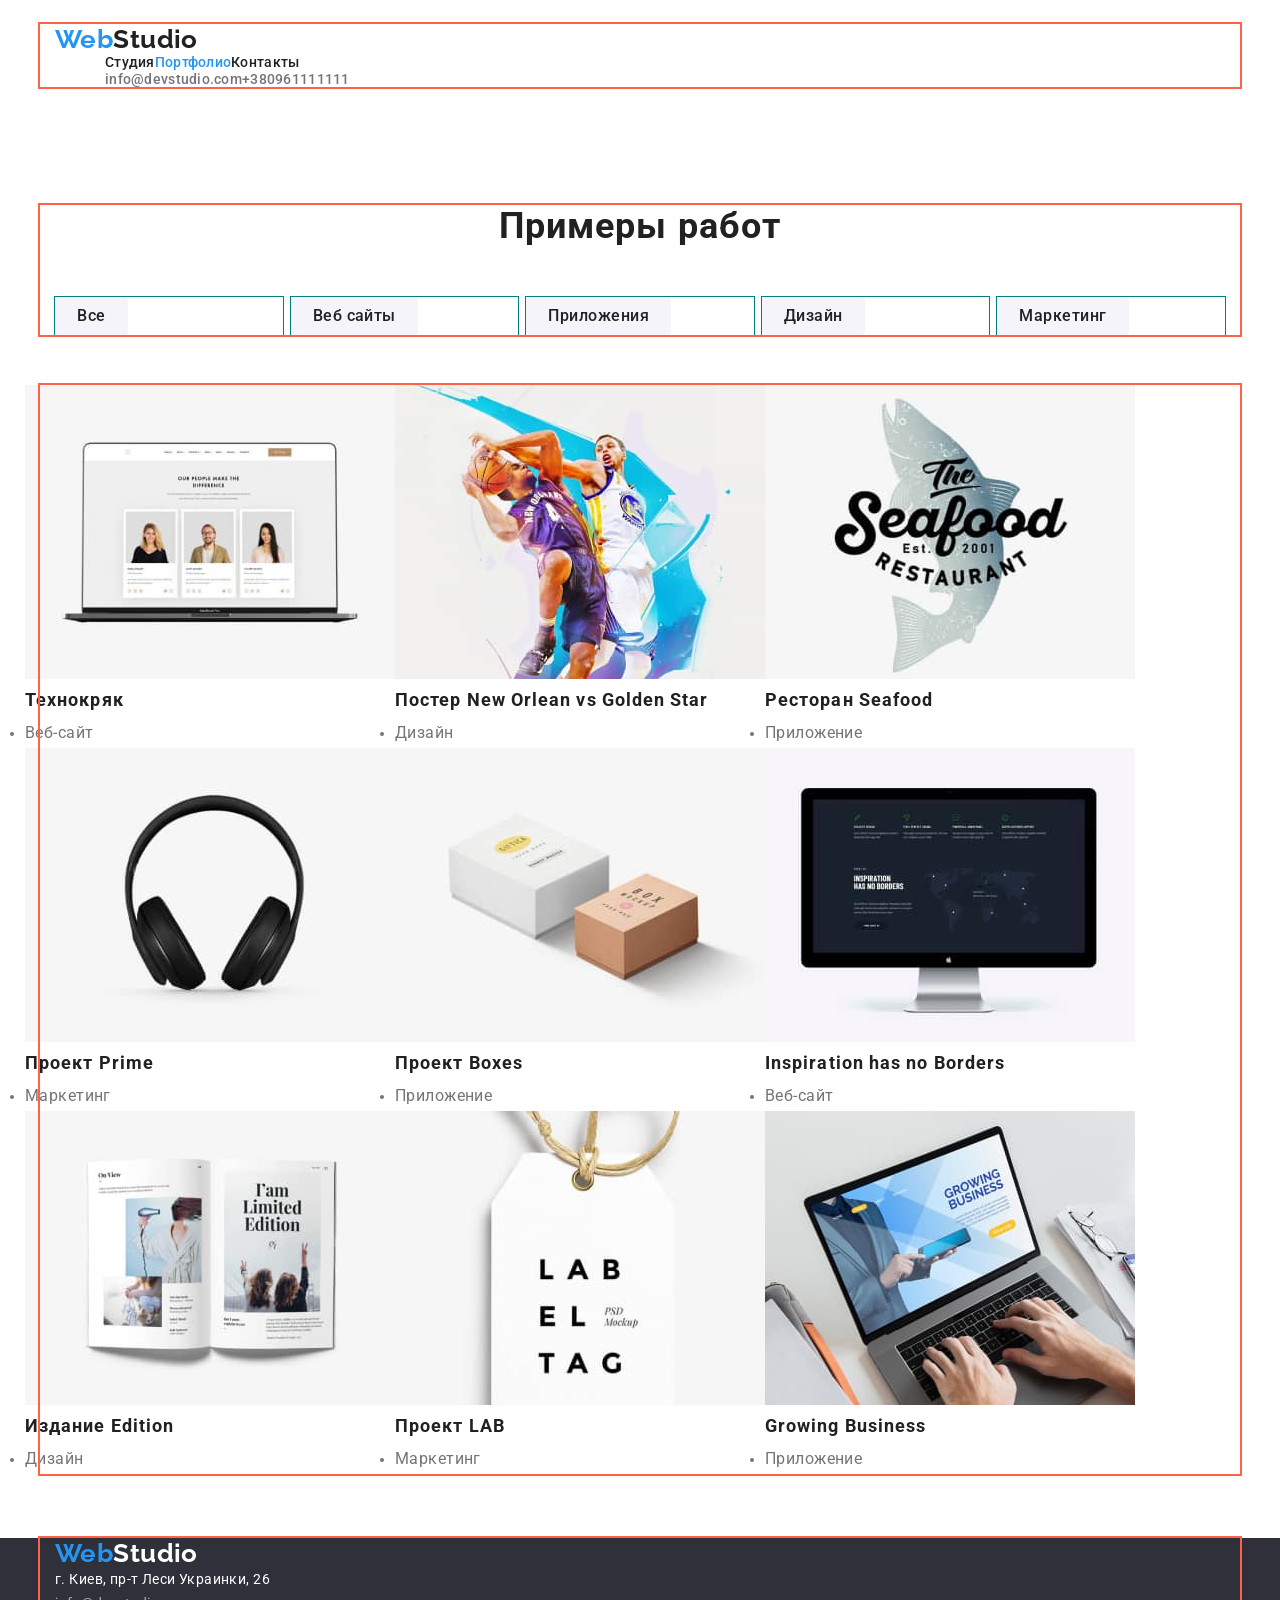
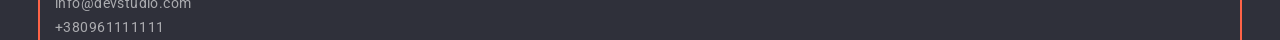
==== portfolio.html @ 88881a60 "ok" ====
<!DOCTYPE html>
<html lang="ru">

<head>
    <meta charset="UTF-8">
    <meta http-equiv="X-UA-Compatible" content="IE=edge">
    <meta name="viewport" content="width=device-width, initial-scale=1.0">
    <title>Webstudio</title>

    <link
        href="https://fonts.googleapis.com/css2?family=Raleway:wght@700&family=Roboto:wght@400;500;700;900&display=swap"
        rel="stylesheet">
    
    <link rel="stylesheet"
        href="https://cdnjs.cloudflare.com/ajax/libs/modern-normalize/1.1.0/modern-normalize.min.css">
    <link rel="stylesheet" href="./css/styles.css">

</head>

<body>
    <main>
        <!-- Navigation header -->

        <header class="page-header">
            <div class="container">
                <div class="container-nav">
                    <nav>
                        <a class="logo" href="./index.html"> <span class="logoblue">Web</span>Studio</a>
                        <ul class="site-nav">
                            <li> <a href="./index.html" class="link">Студия</a></li>
                            <li> <a href="./portfolio.html" class="link-current">Портфолио</a></li>
                            <li> <a href="" class="link">Контакты</a></li>
                        </ul>
                    </nav>
                </div>

                <div class="container-header-contacts">
                    <ul class="header-contacts">
                        <li><a href="Mailto:info@devstudio.com">info@devstudio.com</a></li>
                        <li> <a href="tel:+380961111111">+380961111111</a></li>
                    </ul>
                </div>
            </div>
        </header>

        <section class="section">
            <!-- скрытый текст ПРимеры работ -->
            <div class="container">
                <h1 class="section-title">Примеры работ</h1>
                <ul class="button-list">
                    <li class="button-list-item"> <button class="button-portfolio" type="button">Все</button></li>
                    <li class="button-list-item"> <button class="button-portfolio" type="button">Веб сайты</button></li>
                    <li class="button-list-item"> <button class="button-portfolio" type="button">Приложения</button></li>
                    <li class="button-list-item"> <button class="button-portfolio" type="button">Дизайн</button></li>
                    <li class="button-list-item"> <button class="button-portfolio" type="button">Маркетинг</button></li>
                </ul>
            </div>

            <div class="container">
                <ul class="example-list">
                    <li class="ex-list-item">
                        <a href="">
                            <img src="./images/project1.jpg" alt="пример" width="370">
                            <h2 class="title">Технокряк</h2>
                            <p>Веб-сайт</p>
                        </a>

                    </li>

                    <li class="ex">
                        <a href="">
                            <img src="./images/project2.jpg" alt="пример" width="370">
                            <h2 class="title">Постер <span lang="en">New Orlean vs Golden Star</span></h2>
                            <p>Дизайн</p>
                        </a>
                    </li>

                    <li class="ex">
                        <a href="">
                            <img src="./images/project3.jpg" alt="пример" width="370">
                            <h2 class="title">Ресторан <span lang="en">Seafood</span></h2>
                            <p>Приложение</p>
                        </a>
                    </li>

                    <li class="ex">
                        <a href="">
                            <img src="./images/project4.jpg" alt="пример" width="370">
                            <h2 class="title">Проект <span lang="en">Prime</span></h2>
                            <p>Маркетинг</p>
                        </a>
                    </li>

                    <li class="ex">
                        <a href="">
                            <img src="./images/project5.jpg" alt="пример" width="370">
                            <h2 class="title">Проект <span lang="en">Boxes</span></h2>
                            <p>Приложение</p>
                        </a>
                    </li>

                    <li class="ex">
                        <a href="">
                            <img src="./images/project6.jpg" alt="пример" width="370">
                            <h2 class="title" lang="en">Inspiration has no Borders</h2>
                            <p>Веб-сайт</p>
                        </a>
                    </li>

                    <li class="ex">
                        <a href="">
                            <img src="./images/project7.jpg" alt="пример" width="370">
                            <h2 class="title">Издание <span lang="en">Edition</span></h2>
                            <p>Дизайн</p>
                        </a>
                    </li>

                    <li class="ex">
                        <a href="">
                            <img src="./images/project8.jpg" alt="пример" width="370">
                            <h2 class="title">Проект <span lang="en">LAB</span></h2>
                            <p>Маркетинг</p>
                        </a>
                    </li>

                    <li class="ex">
                        <a href="">
                            <img src="./images/project9.jpg" alt="пример" width="370">
                            <h2 class="title" lang="en">Growing Business</h2>
                            <p>Приложение</p>
                        </a>
                    </li>

                </ul>
            </div>

        </section>

    </main>

    <!-- Футер -->
    <footer class="section-footer">

        <div class="container">
            <a class="logowhite" href="./index.html"> <span class="logoblue">Web</span>Studio</a>

            <!-- Вопрос, можно ли в адрес вставлять список? -->
            <address class="address">
                <a href="https://www.google.com/maps/place/%D0%B1%D1%83%D0%BB.+%D0%9B%D0%B5%D1%81%D0%B8+%D0%A3%D0%BA%D1%80%D0%B0%D0%B8%D0%BD%D0%BA%D0%B8,+26,+%D0%9A%D0%B8%D0%B5%D0%B2,+02000/@50.4265807,30.5361971,17z/data=!3m1!4b1!4m5!3m4!1s0x40d4cf0e033ecbe9:0x57a4dffefec77da0!8m2!3d50.4265807!4d30.5383858"
                    target="_blank" rel="noopener noreferrer nofollow"> г. Киев, пр-т Леси Украинки, 26</a>


                <ul class="address-cont">
                    <li> <a href="Mailto:info@devstudio.com">info@devstudio.com</a></li>
                    <li> <a href="tel:+380961111111">+380961111111</a></li>
                </ul>
            </address>
        </div>
    </footer>
</body>

</html>
---- css/styles.css ----
/* html{
    box-sizing: border-box;
}

*, *::before, *::after{
    box-sizing: inherit;
} */

/* primary text color grey #757575 */
/* secondary text color black #212121 */
/* white text color #fff */
/* accent color #2196F3 */
/* primary bg color  #fff */
/* secondary bg color #F5F4FA */
/* footer bg color #2F303A */

:root {
    --primary-txt-col: #757575;
    --secondary-txt-col: #212121;
    --white-txt-col: #fff;
    --accent-col: #2196f3;
    --primary-bg-col: #fff;
    --secondary-bg-col: #f5f4fa;
    --footer-bg-col: #2f303a;
    --gap-between-coworkers: 30px;
}

/* index.html */
body {
    font-family: roboto, sans-serif;
    font-size: 14px;
    font-weight: 400;
    color: var(--primary-txt-col);
    background-color: var(--primary-bg-col);
    letter-spacing: 0.03em;
}

h1, h2, h3, h4, h5, h6, p, ul {
    margin-top: 0;
    margin-bottom: 0;
    padding: 0;
}

/* logotype style */
.logo {
    font-family: raleway;
    font-size: 26px;
    font-weight: 700;
    color: var(--secondary-txt-col);
    text-decoration: none;
    line-height: 1.17;

    margin-right: 93px;
}

.logoblue {
    color: var(--accent-col);
}

/* site nav and header contacts*/

.container {
    width: 1200px;
    padding: 0 15px;
    margin: 0 auto;

    outline: solid 2px tomato;
}

.page-header{
    padding-top: 24px;
    padding-bottom: 24px;
}

.page-header li {
    list-style: none;
}

.site-nav a{
    color: var(--secondary-txt-col);
    text-decoration: none;
}

.header-contacts a {
    color: var(--primary-txt-col);
    text-decoration: none;
}

.site-nav a:hover,
.site-nav a:focus,
.header-contacts a:hover,
.header-contacts a:focus {
    color: var(--accent-col);
}

.site-nav .link-current {
    color: var(--accent-col)
}

.site-nav,
.header-contacts {
    line-height: 1.17;
    letter-spacing: 0.02em;
    font-weight: 500;

    display: flex;
    flex-wrap: wrap;
    margin-left: 50px;

}

.site-nav-item{
    outline: 1px solid teal;
    flex-basis: calc(100%/3 - 50px);
    margin-left: 50px;

}

.header-contacts-item{
    outline: 1px solid teal;
    flex-basis: calc(100%/4 - 30px);
    margin-left: 30px;
}


/* hero+button */
/* Залит темный фон, чтобы были видны буквы */

.hero {
    text-align: center;
}

.hero-title {
    background-color: #2F303A;

    font-weight: 900;
    font-size: 44px;
    color: var(--white-txt-col);
    text-transform: uppercase;
    line-height: 1.36;
    
    letter-spacing: 0.06em;

    margin: 0 auto 28px auto;
    
}

.button-hero {
    cursor: pointer;
    font-family: Roboto, sans-serif;
    font-weight: 700;
    font-size: 16px;
    line-height: 1.87;

    letter-spacing: 0.06em;
    border-radius: 4px;

    border-style: none;
    border-color: none;

    background-color: var(--accent-col);
    color: var(--white-txt-col);

    padding: 10px 32px;
    min-width: 200px;
    height: 50px;
    text-align: center;
    
}


/* преимущества */
/* ДЛЯ ВСЕХ СЕКЦИЙ МОЖНО ЗАДАТЬ СРЕДНЕЕ ЗНАЧЕНИЕ Паддинг? */
.section{
    padding-top: 94px;
    padding-bottom: 94px;
}

.features-list{
    display: flex;
    flex-wrap: wrap;
    margin-left: -30px;
    
}

.features-list-item {
    list-style: none;
    line-height: 1.7;
    letter-spacing: 0.03em;

    padding: 0;

    outline: 1px solid teal;
    flex-basis: calc(100%/4 - 30px);
    margin-left: 30px;
}

.features-list .title {
    font-weight: 700;
    font-size: 14px;
    line-height: 1.14;
    color: var(--secondary-txt-col);
    text-transform: uppercase;
    letter-spacing: 0.03em;

    margin: 0 0 10px 0;
}


/* Чем мы занимаемся */

.whatwedo-list{
    display: flex;
    flex-wrap: wrap;
    margin-left: -30px;

}

.whatwedo-list-item{
    padding: 0;
    list-style: none;

    outline: 1px solid teal;
    flex-basis: calc(100%/3 - 30px);
    margin-left: 30px;
}

/* Наша команда */

.section:nth-child(5) {
    background-color: var(--secondary-bg-col);
}

.section-title {
    font-weight: 700;
    font-size: 36px;
    line-height: 1.17;
    color: var(--secondary-txt-col);
    text-align: center;
    letter-spacing: 0.03em;

    margin-bottom: 50px;
}

.coworkers-list .title {
    font-weight: 500;
    font-size: 16px;
    line-height: 1.17;
    color: var(--secondary-txt-col);

    padding: 30px 0 10px 0;
}

.coworkers-list{
    list-style: none;
    line-height: 1.17;
    
    padding: 0;
    margin:0;

    display: flex;
    flex-wrap: wrap;
    margin-left: -30px;
}

.coworkers-list-item{
    outline: 1px solid teal;
    flex-basis: calc(100% / 4 - 30px);
    margin-left: 30px;
}

/* футер */
/* Залит темный фон, чтобы были видны буквы */

.logowhite {
    font-family: raleway;
    font-size: 26px;
    font-weight: 700;
    color: var(--white-txt-col);
    text-decoration: none;
    line-height: 1.17;
}

.section-footer {
    background-color: #2f303a;
}

.address-cont li {
    list-style: none;
    line-height: 1.7;

}

.address a {
    text-decoration: none;
    color: var(--white-txt-col);
    font-style: normal;
    line-height: 1.7;
}

.address-cont a {
    text-decoration: none;
    color: rgba(255, 255, 255, 0.6);
}

.address-cont {
    
    padding: 0;
}

.address a:hover,
.address a:focus,
.address-cont a:hover,
.address-cont a:focus {
    color: var(--accent-col);
}

/* portfolio html */

.works{
    padding-bottom: 94px;
}

.button-portfolio:hover,
.button-portfolio:focus {
    background-color: var(--accent-col);
    color: var(--white-txt-col);
    box-shadow: 0px 3px 1px rgba(0, 0, 0, 0.1),
    0px 1px 2px rgba(0, 0, 0, 0.08),
    0px 2px 2px rgba(0, 0, 0, 0.12);
}

.button-portfolio {
    cursor: pointer;
    font-family: Roboto, sans-serif;
    font-weight: 500;
    font-size: 16px;
    line-height: 1.62;

    letter-spacing: 0.03em;
    border-radius: 4px;

    border-style: none;
    border-color: none;

    background-color: var(--secondary-bg-col);
    color: var(--secondary-txt-col);

    padding: 6px 22px;
    min-width: 73px;
    height: 38px;
    text-align: center;
}

.button-list{
    margin-bottom: 50px;
    list-style: none;

    display: flex;
    flex-wrap: wrap;
    margin-left: -8px;
    
}

.button-list-item{
    outline: 1px solid teal;
    flex-basis: calc(100% / 5 - 8px);
    margin-left: 8px;
}

/* примеры работ */
.example-list {
    display: flex;
    flex-wrap: wrap;
    margin-left: -30px;
    margin-bottom: -30px;

}

.example-list-item{
    list-style: none ;
    outline: 1px solid teal;
    flex-basis: calc(100% / 3 - 30px);
    margin-left: 30px;
    margin-bottom: 30px;

    padding: 0;
    list-style: none;   
}


.example-list-link{
    margin-bottom: 20px;
}


.example-list a {
    display: inline-block;
    text-decoration: none;
    
}

.example-list .title {
    margin-block-start: 0;
    margin-block-end: 0;

    font-weight: 700;
    font-size: 18px;
    line-height: 2;
    color: var(--secondary-txt-col);
    letter-spacing: 0.06em;

    
    padding: 0;
    /* margin-bottom: 4px; */
}

.example-list p {
    font-size: 16px;
    line-height: 1.86;
    color: var(--primary-txt-col);
    
    
    padding: 0:
}
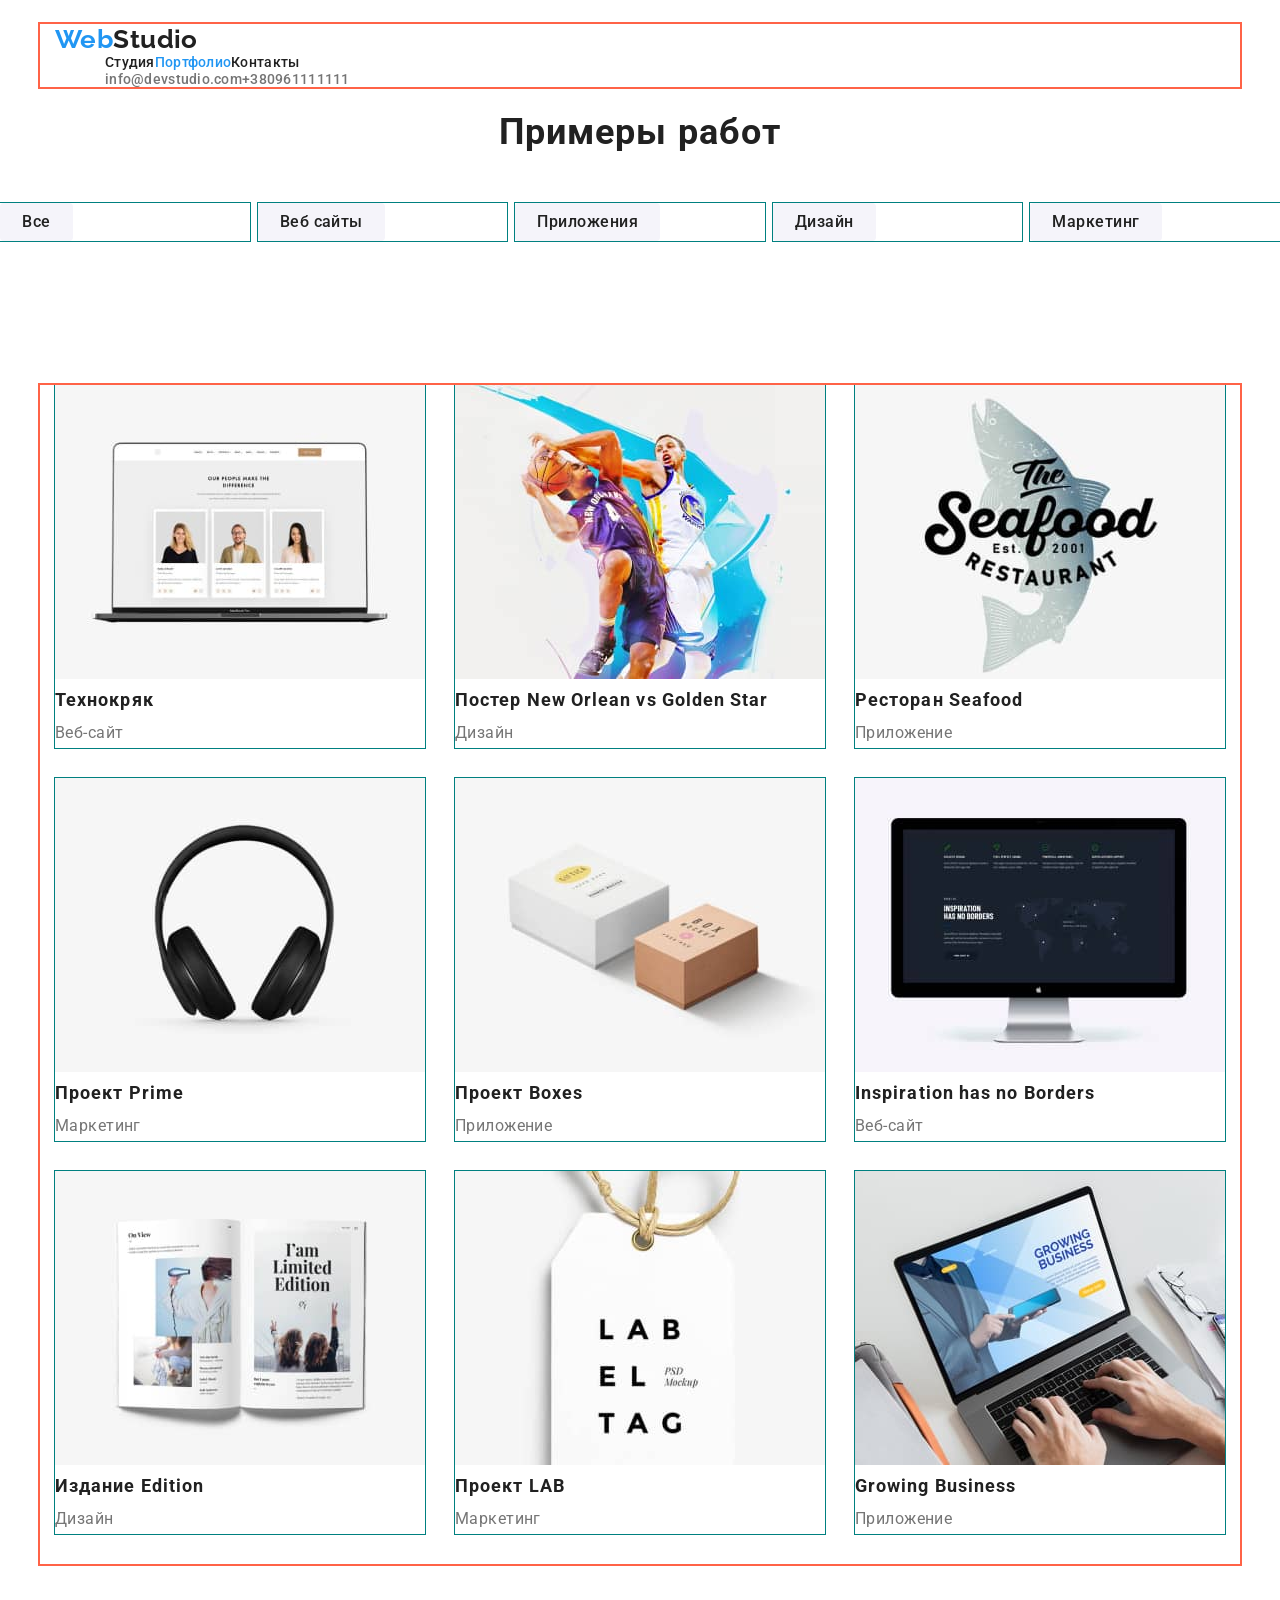
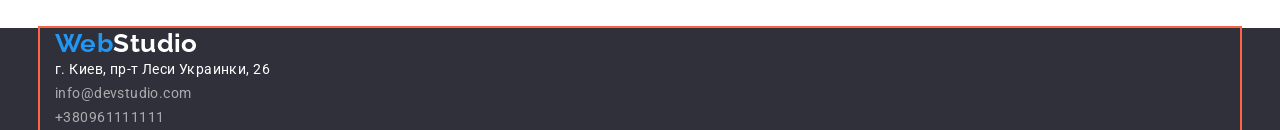
==== commit 8e94a72e: "ook" ====
--- a/portfolio.html
+++ b/portfolio.html
@@ -10,7 +10,7 @@
     <link
         href="https://fonts.googleapis.com/css2?family=Raleway:wght@700&family=Roboto:wght@400;500;700;900&display=swap"
         rel="stylesheet">
-    
+
     <link rel="stylesheet"
         href="https://cdnjs.cloudflare.com/ajax/libs/modern-normalize/1.1.0/modern-normalize.min.css">
     <link rel="stylesheet" href="./css/styles.css">
@@ -43,20 +43,23 @@
             </div>
         </header>
 
+        <section class="section>
+
+            <!-- скрытый текст ПРимеры работ -->
+
+            <div class=" container">
+            <h1 class="section-title">Примеры работ</h1>
+            <ul class="button-list">
+                <li class="button-list-item"> <button class="button-portfolio" type="button">Все</button></li>
+                <li class="button-list-item"> <button class="button-portfolio" type="button">Веб сайты</button></li>
+                <li class="button-list-item"> <button class="button-portfolio" type="button">Приложения</button></li>
+                <li class="button-list-item"> <button class="button-portfolio" type="button">Дизайн</button></li>
+                <li class="button-list-item"> <button class="button-portfolio" type="button">Маркетинг</button></li>
+            </ul>
+            </div>
+        </section>
         <section class="section">
-            <!-- скрытый текст ПРимеры работ -->
-            <div class="container">
-                <h1 class="section-title">Примеры работ</h1>
-                <ul class="button-list">
-                    <li class="button-list-item"> <button class="button-portfolio" type="button">Все</button></li>
-                    <li class="button-list-item"> <button class="button-portfolio" type="button">Веб сайты</button></li>
-                    <li class="button-list-item"> <button class="button-portfolio" type="button">Приложения</button></li>
-                    <li class="button-list-item"> <button class="button-portfolio" type="button">Дизайн</button></li>
-                    <li class="button-list-item"> <button class="button-portfolio" type="button">Маркетинг</button></li>
-                </ul>
-            </div>
-
-            <div class="container">
+            <div class=" container">
                 <ul class="example-list">
                     <li class="ex-list-item">
                         <a href="">
@@ -67,7 +70,7 @@
 
                     </li>
 
-                    <li class="ex">
+                    <li class="ex-list-item">
                         <a href="">
                             <img src="./images/project2.jpg" alt="пример" width="370">
                             <h2 class="title">Постер <span lang="en">New Orlean vs Golden Star</span></h2>
@@ -75,7 +78,7 @@
                         </a>
                     </li>
 
-                    <li class="ex">
+                    <li class="ex-list-item">
                         <a href="">
                             <img src="./images/project3.jpg" alt="пример" width="370">
                             <h2 class="title">Ресторан <span lang="en">Seafood</span></h2>
@@ -83,7 +86,7 @@
                         </a>
                     </li>
 
-                    <li class="ex">
+                    <li class="ex-list-item">
                         <a href="">
                             <img src="./images/project4.jpg" alt="пример" width="370">
                             <h2 class="title">Проект <span lang="en">Prime</span></h2>
@@ -91,7 +94,7 @@
                         </a>
                     </li>
 
-                    <li class="ex">
+                    <li class="ex-list-item">
                         <a href="">
                             <img src="./images/project5.jpg" alt="пример" width="370">
                             <h2 class="title">Проект <span lang="en">Boxes</span></h2>
@@ -99,7 +102,7 @@
                         </a>
                     </li>
 
-                    <li class="ex">
+                    <li class="ex-list-item">
                         <a href="">
                             <img src="./images/project6.jpg" alt="пример" width="370">
                             <h2 class="title" lang="en">Inspiration has no Borders</h2>
@@ -107,7 +110,7 @@
                         </a>
                     </li>
 
-                    <li class="ex">
+                    <li class="ex-list-item">
                         <a href="">
                             <img src="./images/project7.jpg" alt="пример" width="370">
                             <h2 class="title">Издание <span lang="en">Edition</span></h2>
@@ -115,7 +118,7 @@
                         </a>
                     </li>
 
-                    <li class="ex">
+                    <li class="ex-list-item">
                         <a href="">
                             <img src="./images/project8.jpg" alt="пример" width="370">
                             <h2 class="title">Проект <span lang="en">LAB</span></h2>
@@ -123,7 +126,7 @@
                         </a>
                     </li>
 
-                    <li class="ex">
+                    <li class="ex-list-item">
                         <a href="">
                             <img src="./images/project9.jpg" alt="пример" width="370">
                             <h2 class="title" lang="en">Growing Business</h2>
@@ -132,9 +135,10 @@
                     </li>
 
                 </ul>
-            </div>
+        </section>
+        </div>
 
-        </section>
+
 
     </main>
 
--- a/css/styles.css
+++ b/css/styles.css
@@ -369,22 +369,27 @@
 }
 
 /* примеры работ */
+/* .section-no-padding{
+    padding: 0;
+} */
+
 .example-list {
     display: flex;
     flex-wrap: wrap;
+
     margin-left: -30px;
     margin-bottom: -30px;
 
 }
 
-.example-list-item{
+.ex-list-item{
     list-style: none ;
     outline: 1px solid teal;
     flex-basis: calc(100% / 3 - 30px);
+
     margin-left: 30px;
     margin-bottom: 30px;
-
-    padding: 0;
+    
     list-style: none;   
 }
 
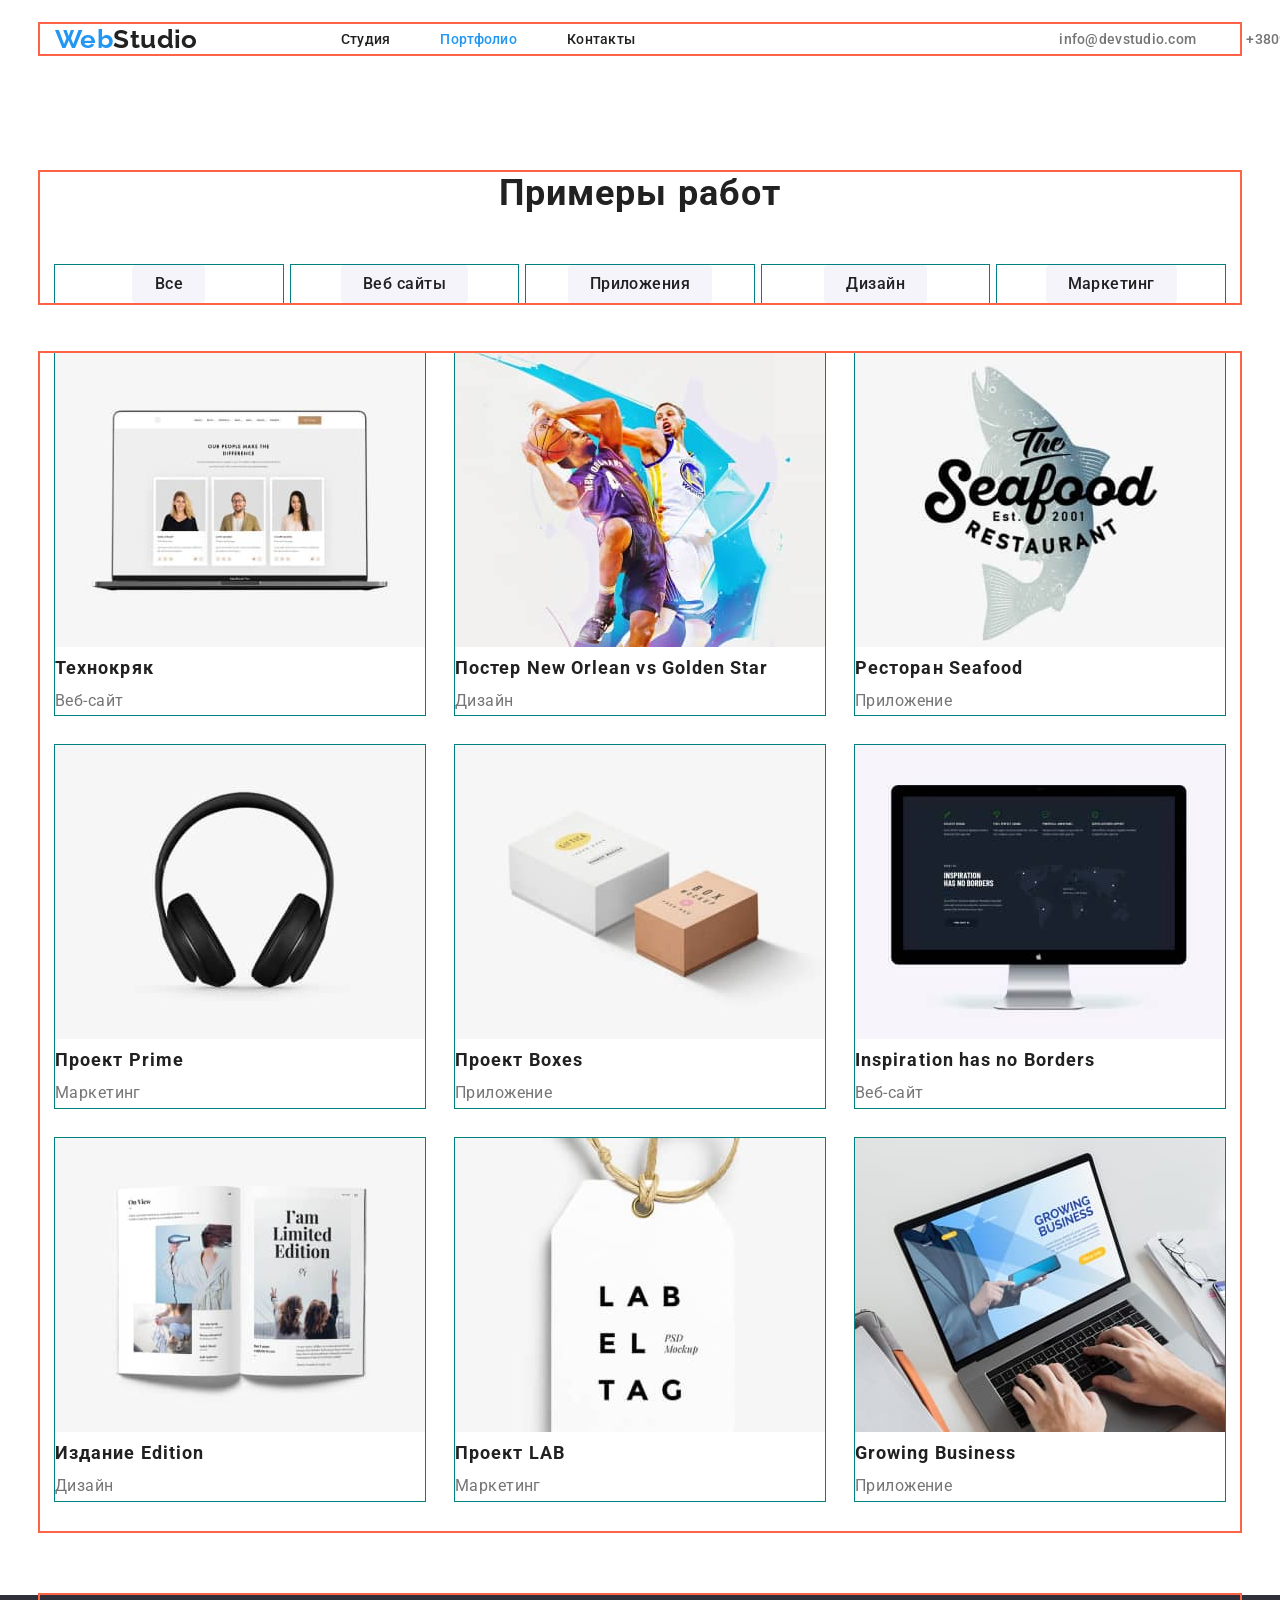
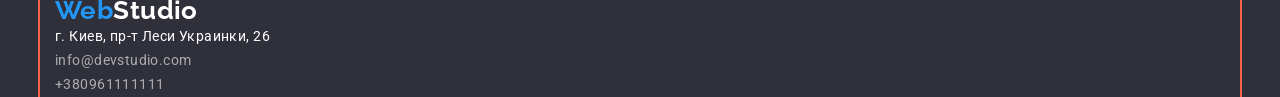
==== commit ed336333: "code made" ====
--- a/portfolio.html
+++ b/portfolio.html
@@ -23,42 +23,63 @@
 
         <header class="page-header">
             <div class="container">
-                <div class="container-nav">
+
+                <div class="container-header">
+                    
+                    <div class="navlogobox">
+                        <a class="logo" href="./index.html"> <span class="logoblue">Web</span>Studio</a>
+                    </div>
+
                     <nav>
-                        <a class="logo" href="./index.html"> <span class="logoblue">Web</span>Studio</a>
                         <ul class="site-nav">
-                            <li> <a href="./index.html" class="link">Студия</a></li>
-                            <li> <a href="./portfolio.html" class="link-current">Портфолио</a></li>
-                            <li> <a href="" class="link">Контакты</a></li>
+                            <div class="navbox">
+                                <li class="site-nav-item"> <a href="./index.html" class="link">Студия</a>
+                                </li>
+
+                                <li class="site-nav-item"> <a href="./portfolio.html" class="link-current">Портфолио</a>
+                                </li>
+
+                                <li class="site-nav-item"> <a href="" class="link">Контакты</a></li>
+                            </div>
+
                         </ul>
+
                     </nav>
-                </div>
 
-                <div class="container-header-contacts">
-                    <ul class="header-contacts">
-                        <li><a href="Mailto:info@devstudio.com">info@devstudio.com</a></li>
-                        <li> <a href="tel:+380961111111">+380961111111</a></li>
-                    </ul>
+
+                    <div class="container-head-cont">
+                        <ul class="header-contacts">
+                            <div class="headerbox">
+                                <li class="header-contacts-item"> <a
+                                        href="Mailto:info@devstudio.com">info@devstudio.com</a>
+                                </li>
+
+                                <li class="header-contacts-item"> <a href="tel:+380961111111">+380961111111</a></li>
+                            </div>
+
+                        </ul>
+                    </div>
                 </div>
             </div>
+
         </header>
 
-        <section class="section>
-
-            <!-- скрытый текст ПРимеры работ -->
+        <section class="section">
 
             <div class=" container">
-            <h1 class="section-title">Примеры работ</h1>
-            <ul class="button-list">
-                <li class="button-list-item"> <button class="button-portfolio" type="button">Все</button></li>
-                <li class="button-list-item"> <button class="button-portfolio" type="button">Веб сайты</button></li>
-                <li class="button-list-item"> <button class="button-portfolio" type="button">Приложения</button></li>
-                <li class="button-list-item"> <button class="button-portfolio" type="button">Дизайн</button></li>
-                <li class="button-list-item"> <button class="button-portfolio" type="button">Маркетинг</button></li>
-            </ul>
+                <h1 class="section-title">Примеры работ</h1>
+                <ul class="button-list">
+                    <li class="button-list-item"> <button class="button-portfolio" type="button">Все</button></li>
+                    <li class="button-list-item"> <button class="button-portfolio" type="button">Веб сайты</button></li>
+                    <li class="button-list-item"> <button class="button-portfolio" type="button">Приложения</button>
+                    </li>
+                    <li class="button-list-item"> <button class="button-portfolio" type="button">Дизайн</button></li>
+                    <li class="button-list-item"> <button class="button-portfolio" type="button">Маркетинг</button></li>
+                </ul>
             </div>
-        </section>
-        <section class="section">
+
+
+
             <div class=" container">
                 <ul class="example-list">
                     <li class="ex-list-item">
@@ -133,10 +154,10 @@
                             <p>Приложение</p>
                         </a>
                     </li>
+                </ul>
+            </div>
+        </section>
 
-                </ul>
-        </section>
-        </div>
 
 
 
--- a/css/styles.css
+++ b/css/styles.css
@@ -22,7 +22,7 @@
     --primary-bg-col: #fff;
     --secondary-bg-col: #f5f4fa;
     --footer-bg-col: #2f303a;
-    --gap-between-coworkers: 30px;
+    --gap: 30px;
 }
 
 /* index.html */
@@ -35,7 +35,14 @@
     letter-spacing: 0.03em;
 }
 
-h1, h2, h3, h4, h5, h6, p, ul {
+h1,
+h2,
+h3,
+h4,
+h5,
+h6,
+p,
+ul {
     margin-top: 0;
     margin-bottom: 0;
     padding: 0;
@@ -67,7 +74,7 @@
     outline: solid 2px tomato;
 }
 
-.page-header{
+.page-header {
     padding-top: 24px;
     padding-bottom: 24px;
 }
@@ -76,7 +83,7 @@
     list-style: none;
 }
 
-.site-nav a{
+.site-nav a {
     color: var(--secondary-txt-col);
     text-decoration: none;
 }
@@ -103,23 +110,47 @@
     letter-spacing: 0.02em;
     font-weight: 500;
 
-    display: flex;
-    flex-wrap: wrap;
+}
+
+.container-header {
+    display: flex;
+    flex-basis: 100%/3;
+    align-items: center;
+
+}
+
+.container-header,
+.container-head-cont{
+    display: flex;
+}
+
+.navlogobox, .navbox, .headerbox{
+    display:flex;
+}
+
+/* .navlogobox{
+    margin-right: 93px;
+} */
+
+.site-nav{
+    flex-wrap: wrap;
+    margin-right: 93px
+    
+}
+
+.site-nav-item{
+    flex-basis: 100%/3;
     margin-left: 50px;
-
-}
-
-.site-nav-item{
-    outline: 1px solid teal;
-    flex-basis: calc(100%/3 - 50px);
-    margin-left: 50px;
-
+}
+
+.header-contacts {
+    flex-wrap: wrap;
+    margin-left: 331px;
 }
 
 .header-contacts-item{
-    outline: 1px solid teal;
-    flex-basis: calc(100%/4 - 30px);
-    margin-left: 30px;
+    flex-basis: 100%/2;
+    margin-right: 50px;
 }
 
 
@@ -138,11 +169,11 @@
     color: var(--white-txt-col);
     text-transform: uppercase;
     line-height: 1.36;
-    
+
     letter-spacing: 0.06em;
 
     margin: 0 auto 28px auto;
-    
+
 }
 
 .button-hero {
@@ -165,22 +196,22 @@
     min-width: 200px;
     height: 50px;
     text-align: center;
-    
+
 }
 
 
 /* преимущества */
 /* ДЛЯ ВСЕХ СЕКЦИЙ МОЖНО ЗАДАТЬ СРЕДНЕЕ ЗНАЧЕНИЕ Паддинг? */
-.section{
+.section {
     padding-top: 94px;
     padding-bottom: 94px;
 }
 
-.features-list{
-    display: flex;
-    flex-wrap: wrap;
-    margin-left: -30px;
-    
+.features-list {
+    display: flex;
+    flex-wrap: wrap;
+    margin-left: calc(-1 * var(--gap));
+
 }
 
 .features-list-item {
@@ -191,8 +222,8 @@
     padding: 0;
 
     outline: 1px solid teal;
-    flex-basis: calc(100%/4 - 30px);
-    margin-left: 30px;
+    flex-basis: calc(100%/4 - var(--gap));
+    margin-left: var(--gap);
 }
 
 .features-list .title {
@@ -209,20 +240,20 @@
 
 /* Чем мы занимаемся */
 
-.whatwedo-list{
-    display: flex;
-    flex-wrap: wrap;
-    margin-left: -30px;
-
-}
-
-.whatwedo-list-item{
+.whatwedo-list {
+    display: flex;
+    flex-wrap: wrap;
+    margin-left: calc(-1 * var(--gap));
+
+}
+
+.whatwedo-list-item {
     padding: 0;
     list-style: none;
 
     outline: 1px solid teal;
-    flex-basis: calc(100%/3 - 30px);
-    margin-left: 30px;
+    flex-basis: calc(100%/3 - var(--gap));
+    margin-left: var(--gap);
 }
 
 /* Наша команда */
@@ -251,22 +282,22 @@
     padding: 30px 0 10px 0;
 }
 
-.coworkers-list{
-    list-style: none;
-    line-height: 1.17;
-    
-    padding: 0;
-    margin:0;
-
-    display: flex;
-    flex-wrap: wrap;
-    margin-left: -30px;
-}
-
-.coworkers-list-item{
+.coworkers-list {
+    list-style: none;
+    line-height: 1.17;
+
+    padding: 0;
+    margin: 0;
+
+    display: flex;
+    flex-wrap: wrap;
+    margin-left: calc(-1 * var(--gap));
+}
+
+.coworkers-list-item {
     outline: 1px solid teal;
-    flex-basis: calc(100% / 4 - 30px);
-    margin-left: 30px;
+    flex-basis: calc(100% / 4 - var(--gap));
+    margin-left: var(--gap);
 }
 
 /* футер */
@@ -304,7 +335,7 @@
 }
 
 .address-cont {
-    
+
     padding: 0;
 }
 
@@ -317,7 +348,7 @@
 
 /* portfolio html */
 
-.works{
+.works {
     padding-bottom: 94px;
 }
 
@@ -326,8 +357,8 @@
     background-color: var(--accent-col);
     color: var(--white-txt-col);
     box-shadow: 0px 3px 1px rgba(0, 0, 0, 0.1),
-    0px 1px 2px rgba(0, 0, 0, 0.08),
-    0px 2px 2px rgba(0, 0, 0, 0.12);
+        0px 1px 2px rgba(0, 0, 0, 0.08),
+        0px 2px 2px rgba(0, 0, 0, 0.12);
 }
 
 .button-portfolio {
@@ -352,57 +383,56 @@
     text-align: center;
 }
 
-.button-list{
+.button-list {
     margin-bottom: 50px;
     list-style: none;
 
     display: flex;
     flex-wrap: wrap;
     margin-left: -8px;
-    
-}
-
-.button-list-item{
+
+}
+
+.button-list-item {
     outline: 1px solid teal;
     flex-basis: calc(100% / 5 - 8px);
     margin-left: 8px;
+    text-align: center;
+
 }
 
 /* примеры работ */
-/* .section-no-padding{
-    padding: 0;
-} */
+
 
 .example-list {
     display: flex;
     flex-wrap: wrap;
 
-    margin-left: -30px;
-    margin-bottom: -30px;
-
-}
-
-.ex-list-item{
-    list-style: none ;
+    margin-left: calc(-1 * var(--gap));
+    margin-bottom: calc(-1 * var(--gap));
+
+}
+
+.ex-list-item {
+    list-style: none;
     outline: 1px solid teal;
-    flex-basis: calc(100% / 3 - 30px);
-
-    margin-left: 30px;
-    margin-bottom: 30px;
-    
-    list-style: none;   
-}
-
-
-.example-list-link{
+    flex-basis: calc(100% / 3 - var(--gap));
+
+    margin-left: var(--gap);
+    margin-bottom: var(--gap);
+
+    list-style: none;
+}
+
+
+.example-list-link {
     margin-bottom: 20px;
 }
-
 
 .example-list a {
     display: inline-block;
     text-decoration: none;
-    
+
 }
 
 .example-list .title {
@@ -415,7 +445,7 @@
     color: var(--secondary-txt-col);
     letter-spacing: 0.06em;
 
-    
+
     padding: 0;
     /* margin-bottom: 4px; */
 }
@@ -424,7 +454,6 @@
     font-size: 16px;
     line-height: 1.86;
     color: var(--primary-txt-col);
-    
-    
+
     padding: 0:
-}
+}
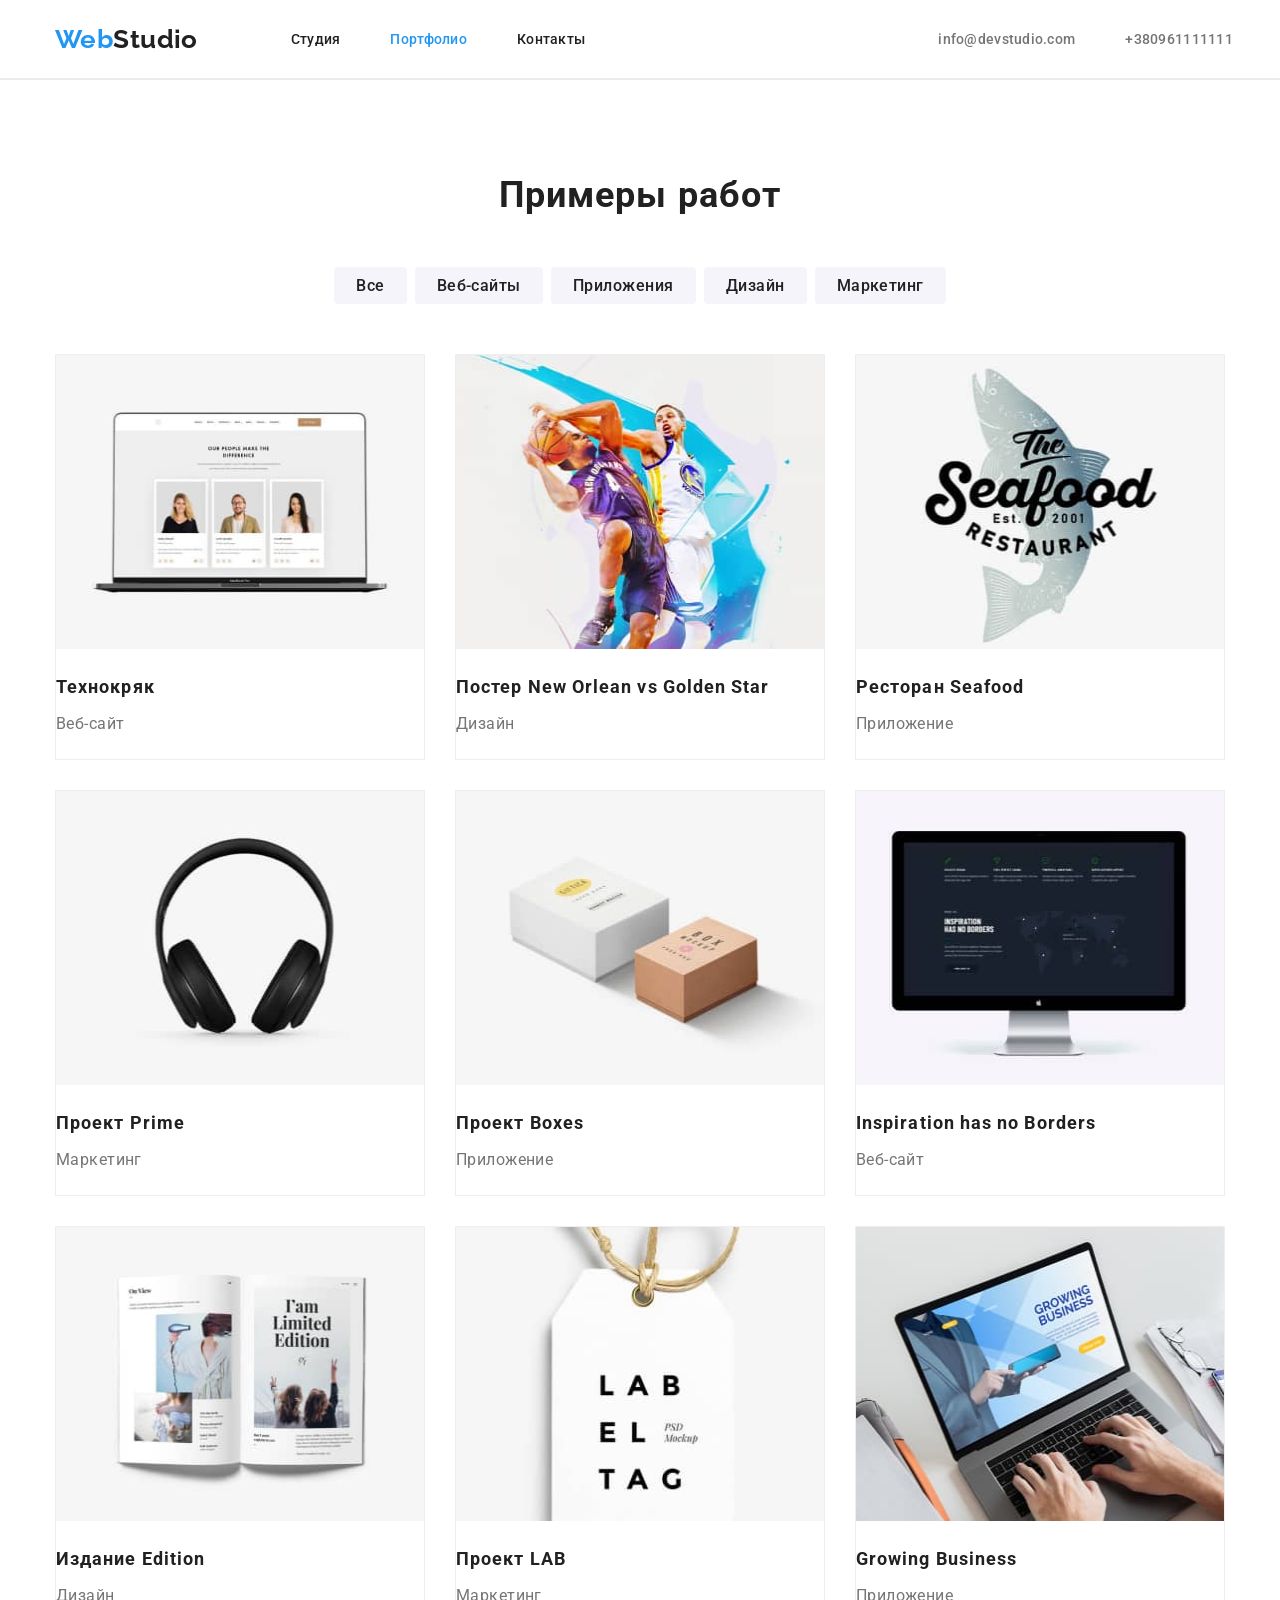
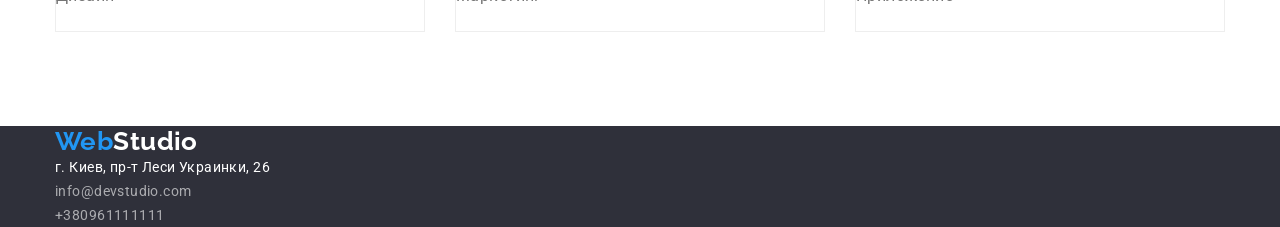
==== commit 70bc9544: "final" ====
--- a/portfolio.html
+++ b/portfolio.html
@@ -25,7 +25,7 @@
             <div class="container">
 
                 <div class="container-header">
-                    
+
                     <div class="navlogobox">
                         <a class="logo" href="./index.html"> <span class="logoblue">Web</span>Studio</a>
                     </div>
@@ -68,15 +68,24 @@
 
             <div class=" container">
                 <h1 class="section-title">Примеры работ</h1>
+
                 <ul class="button-list">
-                    <li class="button-list-item"> <button class="button-portfolio" type="button">Все</button></li>
-                    <li class="button-list-item"> <button class="button-portfolio" type="button">Веб сайты</button></li>
-                    <li class="button-list-item"> <button class="button-portfolio" type="button">Приложения</button>
-                    </li>
-                    <li class="button-list-item"> <button class="button-portfolio" type="button">Дизайн</button></li>
-                    <li class="button-list-item"> <button class="button-portfolio" type="button">Маркетинг</button></li>
+
+                    <div class="buttons">
+                        <li class="button-list-item"> <button class="button-portfolio" type="button">Все</button>
+                        </li>
+                        <li class="button-list-item"> <button class="button-portfolio" type="button">Веб&#8209;сайты</button>
+                        </li>
+                        <li class="button-list-item"> <button class="button-portfolio" type="button">Приложения</button>
+                        </li>
+                        <li class="button-list-item"> <button class="button-portfolio" type="button">Дизайн</button>
+                        </li>
+                        <li class="button-list-item"> <button class="button-portfolio" type="button">Маркетинг</button>
+                        </li>
+                    </div>
                 </ul>
             </div>
+            
 
 
 
@@ -84,16 +93,22 @@
                 <ul class="example-list">
                     <li class="ex-list-item">
                         <a href="">
-                            <img src="./images/project1.jpg" alt="пример" width="370">
+                            <div class="imgthumb"><img src="./images/project1.jpg" alt="пример" width="370"
+                                    height="294">
+                            </div>
+
                             <h2 class="title">Технокряк</h2>
                             <p>Веб-сайт</p>
-                        </a>
-
-                    </li>
-
-                    <li class="ex-list-item">
-                        <a href="">
-                            <img src="./images/project2.jpg" alt="пример" width="370">
+
+                        </a>
+
+                    </li>
+
+                    <li class="ex-list-item">
+                        <a href="">
+                            <div class="imgthumb"><img src="./images/project2.jpg" alt="пример" width="370"
+                                    height="294">
+                            </div>
                             <h2 class="title">Постер <span lang="en">New Orlean vs Golden Star</span></h2>
                             <p>Дизайн</p>
                         </a>
@@ -101,7 +116,9 @@
 
                     <li class="ex-list-item">
                         <a href="">
-                            <img src="./images/project3.jpg" alt="пример" width="370">
+                            <div class="imgthumb"><img src="./images/project3.jpg" alt="пример" width="370"
+                                    height="294">
+                            </div>
                             <h2 class="title">Ресторан <span lang="en">Seafood</span></h2>
                             <p>Приложение</p>
                         </a>
@@ -109,7 +126,9 @@
 
                     <li class="ex-list-item">
                         <a href="">
-                            <img src="./images/project4.jpg" alt="пример" width="370">
+                            <div class="imgthumb"><img src="./images/project4.jpg" alt="пример" width="370"
+                                    height="294">
+                            </div>
                             <h2 class="title">Проект <span lang="en">Prime</span></h2>
                             <p>Маркетинг</p>
                         </a>
@@ -117,7 +136,9 @@
 
                     <li class="ex-list-item">
                         <a href="">
-                            <img src="./images/project5.jpg" alt="пример" width="370">
+                            <div class="imgthumb"><img src="./images/project5.jpg" alt="пример" width="370"
+                                    height="294">
+                            </div>
                             <h2 class="title">Проект <span lang="en">Boxes</span></h2>
                             <p>Приложение</p>
                         </a>
@@ -125,7 +146,9 @@
 
                     <li class="ex-list-item">
                         <a href="">
-                            <img src="./images/project6.jpg" alt="пример" width="370">
+                            <div class="imgthumb"><img src="./images/project6.jpg" alt="пример" width="370"
+                                    height="294">
+                            </div>
                             <h2 class="title" lang="en">Inspiration has no Borders</h2>
                             <p>Веб-сайт</p>
                         </a>
@@ -133,7 +156,9 @@
 
                     <li class="ex-list-item">
                         <a href="">
-                            <img src="./images/project7.jpg" alt="пример" width="370">
+                            <div class="imgthumb">
+                                <img src="./images/project7.jpg" alt="пример" width="370" height="294">
+                            </div>
                             <h2 class="title">Издание <span lang="en">Edition</span></h2>
                             <p>Дизайн</p>
                         </a>
@@ -141,7 +166,9 @@
 
                     <li class="ex-list-item">
                         <a href="">
-                            <img src="./images/project8.jpg" alt="пример" width="370">
+                            <div class="imgthumb">
+                                <img src="./images/project8.jpg" alt="пример" width="370" height="294">
+                            </div>
                             <h2 class="title">Проект <span lang="en">LAB</span></h2>
                             <p>Маркетинг</p>
                         </a>
@@ -149,7 +176,9 @@
 
                     <li class="ex-list-item">
                         <a href="">
-                            <img src="./images/project9.jpg" alt="пример" width="370">
+                            <div class="imgthumb">
+                                <img src="./images/project9.jpg" alt="пример" width="370" height="294">
+                            </div>
                             <h2 class="title" lang="en">Growing Business</h2>
                             <p>Приложение</p>
                         </a>
--- a/css/styles.css
+++ b/css/styles.css
@@ -13,6 +13,8 @@
 /* primary bg color  #fff */
 /* secondary bg color #F5F4FA */
 /* footer bg color #2F303A */
+/* stroke portfolio works #EEEEEE */
+/* stroke header #ECECEC */
 
 :root {
     --primary-txt-col: #757575;
@@ -23,6 +25,8 @@
     --secondary-bg-col: #f5f4fa;
     --footer-bg-col: #2f303a;
     --gap: 30px;
+    --stroke-portfolio: #EEEEEE;
+    --stroke-header: #ECECEC;
 }
 
 /* index.html */
@@ -42,7 +46,7 @@
 h5,
 h6,
 p,
-ul {
+ul{
     margin-top: 0;
     margin-bottom: 0;
     padding: 0;
@@ -57,7 +61,7 @@
     text-decoration: none;
     line-height: 1.17;
 
-    margin-right: 93px;
+
 }
 
 .logoblue {
@@ -71,16 +75,13 @@
     padding: 0 15px;
     margin: 0 auto;
 
-    outline: solid 2px tomato;
+    /* outline: solid 2px tomato; */
 }
 
 .page-header {
     padding-top: 24px;
     padding-bottom: 24px;
-}
-
-.page-header li {
-    list-style: none;
+    border-bottom: 2px solid var(--stroke-header);
 }
 
 .site-nav a {
@@ -110,6 +111,7 @@
     letter-spacing: 0.02em;
     font-weight: 500;
 
+    list-style: none;
 }
 
 .container-header {
@@ -119,38 +121,41 @@
 
 }
 
-.container-header,
-.container-head-cont{
-    display: flex;
-}
-
-.navlogobox, .navbox, .headerbox{
-    display:flex;
-}
-
-/* .navlogobox{
+.container-head-cont {
+    display: flex;
+    flex-basis: 100%/2;
+}
+
+.navlogobox,
+.navbox,
+.headerbox {
+    display: flex;
+}
+
+.navlogobox {
     margin-right: 93px;
-} */
-
-.site-nav{
-    flex-wrap: wrap;
-    margin-right: 93px
-    
-}
-
-.site-nav-item{
+}
+
+.navbox{
     flex-basis: 100%/3;
+}
+
+.site-nav-item {
+    margin-right: 50px;
+
+    /* outline: 1px solid teal; */
+}
+
+.header-contacts {
+    margin-left: 253px;
+
+}
+
+.header-contacts-item {
+    flex-basis: 100%/2;
     margin-left: 50px;
-}
-
-.header-contacts {
-    flex-wrap: wrap;
-    margin-left: 331px;
-}
-
-.header-contacts-item{
-    flex-basis: 100%/2;
-    margin-right: 50px;
+
+    /* outline: 1px solid teal; */
 }
 
 
@@ -221,7 +226,8 @@
 
     padding: 0;
 
-    outline: 1px solid teal;
+    /* outline: 1px solid teal; */
+
     flex-basis: calc(100%/4 - var(--gap));
     margin-left: var(--gap);
 }
@@ -240,6 +246,11 @@
 
 /* Чем мы занимаемся */
 
+img {
+    display: block;
+    width: 100%;
+}
+
 .whatwedo-list {
     display: flex;
     flex-wrap: wrap;
@@ -251,7 +262,8 @@
     padding: 0;
     list-style: none;
 
-    outline: 1px solid teal;
+    /* outline: 1px solid teal; */
+
     flex-basis: calc(100%/3 - var(--gap));
     margin-left: var(--gap);
 }
@@ -279,7 +291,7 @@
     line-height: 1.17;
     color: var(--secondary-txt-col);
 
-    padding: 30px 0 10px 0;
+    margin-bottom: 10px;
 }
 
 .coworkers-list {
@@ -294,10 +306,28 @@
     margin-left: calc(-1 * var(--gap));
 }
 
+.img-coworkers{
+    margin-bottom: 30px;
+}
 .coworkers-list-item {
-    outline: 1px solid teal;
+
+    /* outline: 1px solid teal; */
+
     flex-basis: calc(100% / 4 - var(--gap));
     margin-left: var(--gap);
+
+    text-align: center;
+
+    background: #FFFFFF;
+
+    box-shadow: 0px 1px 3px rgba(0, 0, 0, 0.12),
+    0px 1px 1px rgba(0, 0, 0, 0.14),
+    0px 2px 1px rgba(0, 0, 0, 0.2);
+    border-radius: 0px 0px 4px 4px;
+}
+
+.coworkers-list-item p{
+    margin-bottom: 30px;
 }
 
 /* футер */
@@ -316,10 +346,9 @@
     background-color: #2f303a;
 }
 
-.address-cont li {
+.address-cont {
     list-style: none;
     line-height: 1.7;
-
 }
 
 .address a {
@@ -332,11 +361,6 @@
 .address-cont a {
     text-decoration: none;
     color: rgba(255, 255, 255, 0.6);
-}
-
-.address-cont {
-
-    padding: 0;
 }
 
 .address a:hover,
@@ -347,10 +371,6 @@
 }
 
 /* portfolio html */
-
-.works {
-    padding-bottom: 94px;
-}
 
 .button-portfolio:hover,
 .button-portfolio:focus {
@@ -378,27 +398,34 @@
     color: var(--secondary-txt-col);
 
     padding: 6px 22px;
-    min-width: 73px;
-    height: 38px;
-    text-align: center;
+        
+    
 }
 
 .button-list {
     margin-bottom: 50px;
+    
+
     list-style: none;
 
     display: flex;
     flex-wrap: wrap;
     margin-left: -8px;
-
+    min-width: 73px;
+    
+}
+
+.buttons{
+    display:flex;  
+    margin-left: auto;
+    margin-right: auto;
 }
 
 .button-list-item {
-    outline: 1px solid teal;
+    /* outline: 1px solid teal; */
+
     flex-basis: calc(100% / 5 - 8px);
-    margin-left: 8px;
-    text-align: center;
-
+    margin-left: 8px;    
 }
 
 /* примеры работ */
@@ -415,24 +442,24 @@
 
 .ex-list-item {
     list-style: none;
-    outline: 1px solid teal;
     flex-basis: calc(100% / 3 - var(--gap));
 
     margin-left: var(--gap);
     margin-bottom: var(--gap);
 
     list-style: none;
-}
-
-
-.example-list-link {
+
+    background: #FFFFFF;
+    border: 1px solid #EEEEEE;
+
+}
+
+.example-list a {
+    text-decoration: none;
+}
+
+.imgthumb {
     margin-bottom: 20px;
-}
-
-.example-list a {
-    display: inline-block;
-    text-decoration: none;
-
 }
 
 .example-list .title {
@@ -445,9 +472,7 @@
     color: var(--secondary-txt-col);
     letter-spacing: 0.06em;
 
-
-    padding: 0;
-    /* margin-bottom: 4px; */
+    margin-bottom: 4px;
 }
 
 .example-list p {
@@ -455,5 +480,7 @@
     line-height: 1.86;
     color: var(--primary-txt-col);
 
-    padding: 0:
-}+    margin-bottom: 20px;
+}
+
+
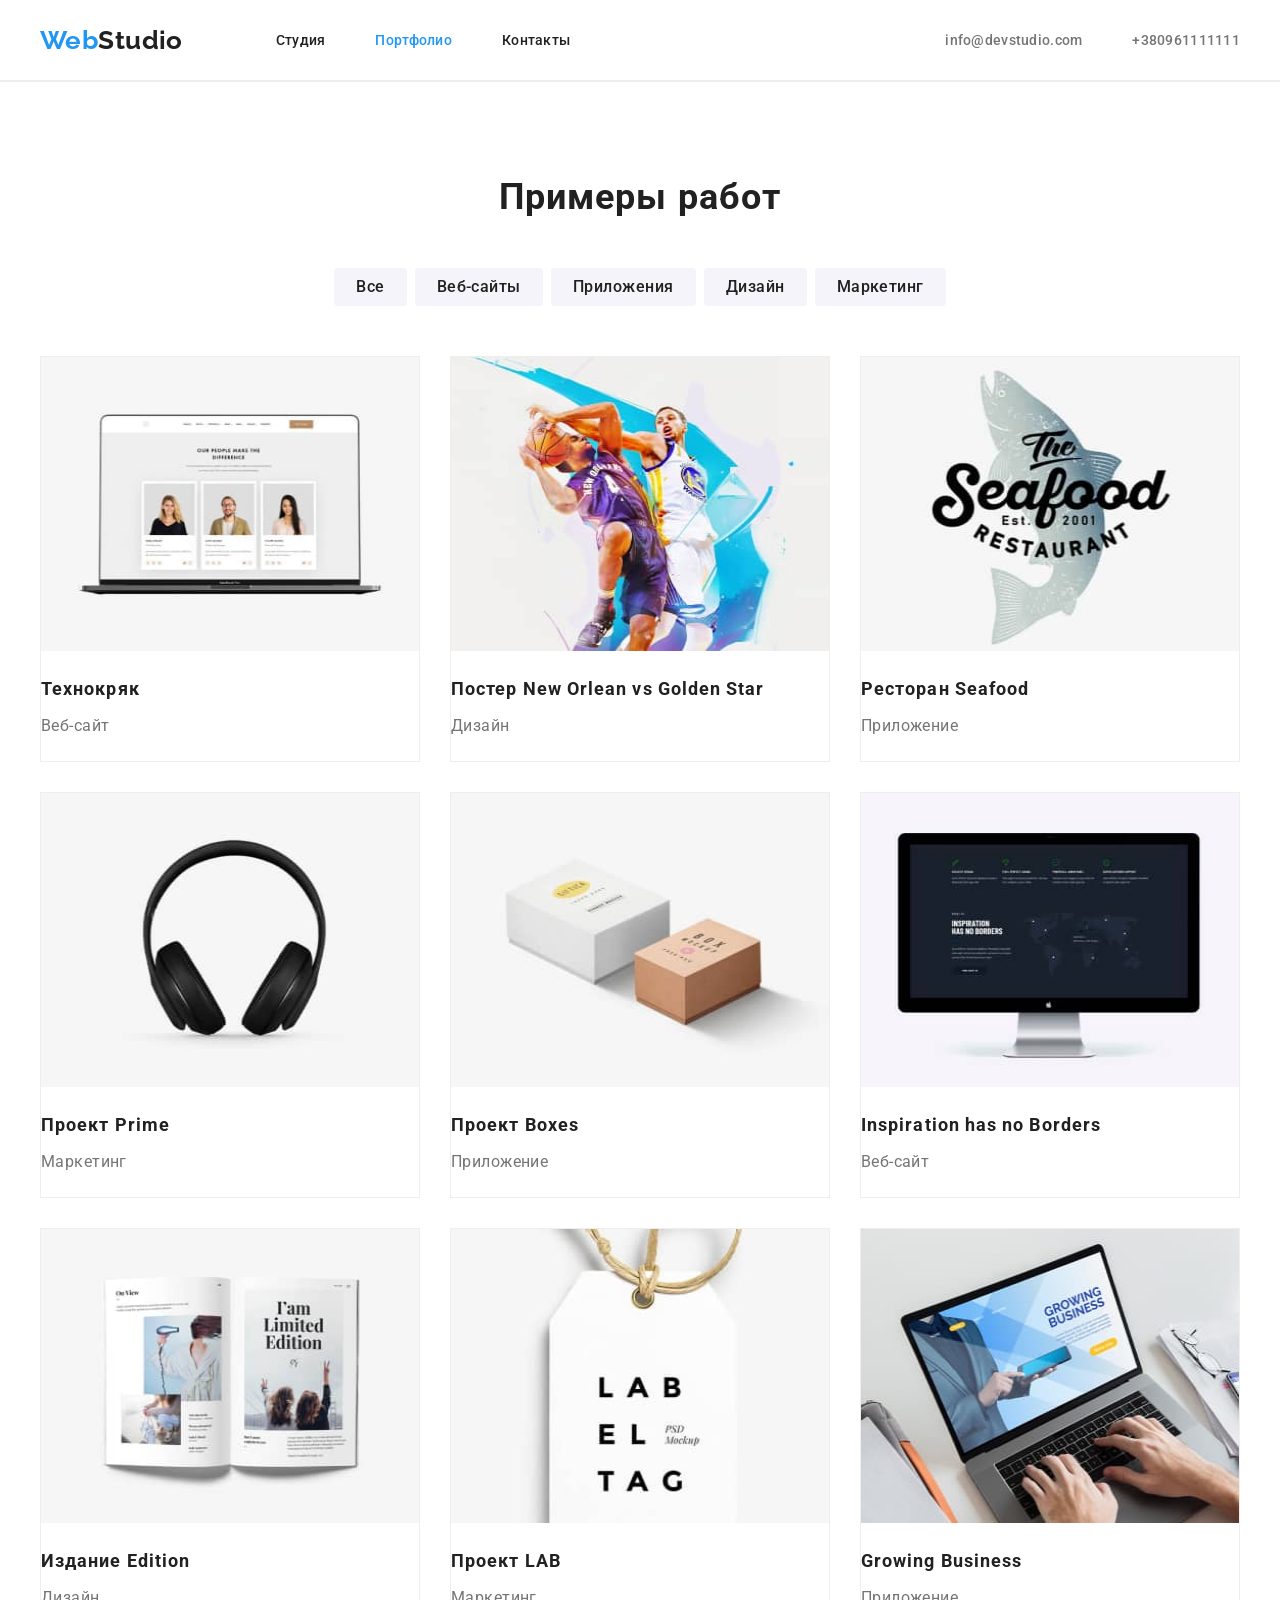
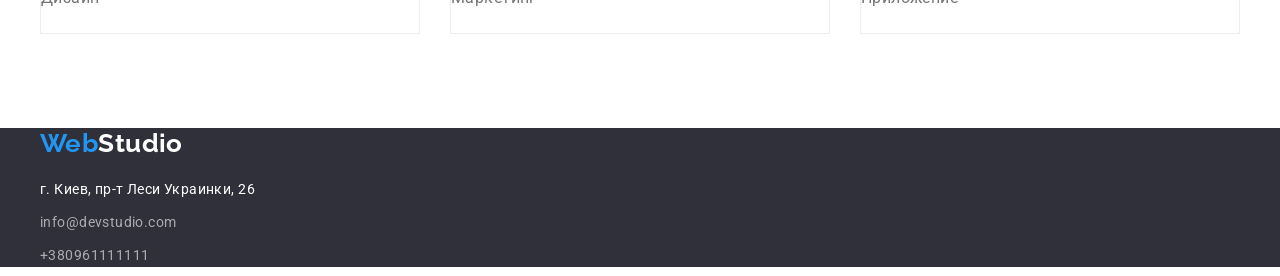
==== commit cafa3968: "ok" ====
--- a/portfolio.html
+++ b/portfolio.html
@@ -23,45 +23,32 @@
 
         <header class="page-header">
             <div class="container">
-
-                <div class="container-header">
-
-                    <div class="navlogobox">
-                        <a class="logo" href="./index.html"> <span class="logoblue">Web</span>Studio</a>
-                    </div>
-
-                    <nav>
+                <div class="headerbox">
+                    <nav class="main-nav">
+
+                        <a class="logo link" href="./index.html"> <span class="logoblue">Web</span>Studio</a>
                         <ul class="site-nav">
-                            <div class="navbox">
-                                <li class="site-nav-item"> <a href="./index.html" class="link">Студия</a>
-                                </li>
-
-                                <li class="site-nav-item"> <a href="./portfolio.html" class="link-current">Портфолио</a>
-                                </li>
-
-                                <li class="site-nav-item"> <a href="" class="link">Контакты</a></li>
-                            </div>
-
+
+                            <li class="site-nav-item"> <a href="./index.html" class="link">Студия</a>
+                            </li>
+
+
+                            <li class="site-nav-item"> <a href="./portfolio.html" class="link-current">Портфолио</a>
+                            </li>
+
+
+                            <li class="site-nav-item"> <a href="" class="link">Контакты</a></li>
                         </ul>
-
                     </nav>
 
-
-                    <div class="container-head-cont">
-                        <ul class="header-contacts">
-                            <div class="headerbox">
-                                <li class="header-contacts-item"> <a
-                                        href="Mailto:info@devstudio.com">info@devstudio.com</a>
-                                </li>
-
-                                <li class="header-contacts-item"> <a href="tel:+380961111111">+380961111111</a></li>
-                            </div>
-
-                        </ul>
-                    </div>
+                    <ul class="header-contacts">
+                        <li class="header-contacts-item"> <a href="Mailto:info@devstudio.com">info@devstudio.com</a>
+                        </li>
+
+                        <li class="header-contacts-item"> <a href="tel:+380961111111">+380961111111</a></li>
+                    </ul>
                 </div>
             </div>
-
         </header>
 
         <section class="section">
@@ -74,7 +61,8 @@
                     <div class="buttons">
                         <li class="button-list-item"> <button class="button-portfolio" type="button">Все</button>
                         </li>
-                        <li class="button-list-item"> <button class="button-portfolio" type="button">Веб&#8209;сайты</button>
+                        <li class="button-list-item"> <button class="button-portfolio"
+                                type="button">Веб&#8209;сайты</button>
                         </li>
                         <li class="button-list-item"> <button class="button-portfolio" type="button">Приложения</button>
                         </li>
@@ -85,7 +73,7 @@
                     </div>
                 </ul>
             </div>
-            
+
 
 
 
@@ -200,13 +188,13 @@
 
             <!-- Вопрос, можно ли в адрес вставлять список? -->
             <address class="address">
-                <a href="https://www.google.com/maps/place/%D0%B1%D1%83%D0%BB.+%D0%9B%D0%B5%D1%81%D0%B8+%D0%A3%D0%BA%D1%80%D0%B0%D0%B8%D0%BD%D0%BA%D0%B8,+26,+%D0%9A%D0%B8%D0%B5%D0%B2,+02000/@50.4265807,30.5361971,17z/data=!3m1!4b1!4m5!3m4!1s0x40d4cf0e033ecbe9:0x57a4dffefec77da0!8m2!3d50.4265807!4d30.5383858"
+                <a class="item" href="https://www.google.com/maps/place/%D0%B1%D1%83%D0%BB.+%D0%9B%D0%B5%D1%81%D0%B8+%D0%A3%D0%BA%D1%80%D0%B0%D0%B8%D0%BD%D0%BA%D0%B8,+26,+%D0%9A%D0%B8%D0%B5%D0%B2,+02000/@50.4265807,30.5361971,17z/data=!3m1!4b1!4m5!3m4!1s0x40d4cf0e033ecbe9:0x57a4dffefec77da0!8m2!3d50.4265807!4d30.5383858"
                     target="_blank" rel="noopener noreferrer nofollow"> г. Киев, пр-т Леси Украинки, 26</a>
 
 
                 <ul class="address-cont">
-                    <li> <a href="Mailto:info@devstudio.com">info@devstudio.com</a></li>
-                    <li> <a href="tel:+380961111111">+380961111111</a></li>
+                    <li class="item"> <a href="Mailto:info@devstudio.com">info@devstudio.com</a></li>
+                    <li class="item"> <a href="tel:+380961111111">+380961111111</a></li>
                 </ul>
             </address>
         </div>
--- a/css/styles.css
+++ b/css/styles.css
@@ -61,7 +61,7 @@
     text-decoration: none;
     line-height: 1.17;
 
-
+    margin-right: 93px;
 }
 
 .logoblue {
@@ -71,7 +71,7 @@
 /* site nav and header contacts*/
 
 .container {
-    width: 1200px;
+    width: 1230px;
     padding: 0 15px;
     margin: 0 auto;
 
@@ -79,19 +79,53 @@
 }
 
 .page-header {
-    padding-top: 24px;
-    padding-bottom: 24px;
     border-bottom: 2px solid var(--stroke-header);
 }
 
+.headerbox, .main-nav{
+    display: flex;
+    align-items: center;
+}
+
+.site-nav,
+.header-contacts {
+    line-height: 1.17;
+    letter-spacing: 0.02em;
+    font-weight: 500;
+
+    list-style: none;
+
+    display: flex;
+}
+
+.site-nav-item:not(:last-child) {
+    margin-right: 50px;
+    /* background-color: tomato; */
+}
+
+.header-contacts{
+    margin-left: auto;
+}
+
+.header-contacts-item + .header-contacts-item {
+    margin-left: 50px;
+    /* background-color: tomato; */
+}
+
 .site-nav a {
     color: var(--secondary-txt-col);
     text-decoration: none;
+    display:block;
+    padding-top: 32px;
+    padding-bottom: 32px;
 }
 
 .header-contacts a {
     color: var(--primary-txt-col);
     text-decoration: none;
+    display:block;
+    padding-top: 32px;
+    padding-bottom: 32px;
 }
 
 .site-nav a:hover,
@@ -102,61 +136,14 @@
 }
 
 .site-nav .link-current {
-    color: var(--accent-col)
-}
-
-.site-nav,
-.header-contacts {
-    line-height: 1.17;
-    letter-spacing: 0.02em;
-    font-weight: 500;
-
-    list-style: none;
-}
-
-.container-header {
-    display: flex;
-    flex-basis: 100%/3;
-    align-items: center;
-
-}
-
-.container-head-cont {
-    display: flex;
-    flex-basis: 100%/2;
-}
-
-.navlogobox,
-.navbox,
-.headerbox {
-    display: flex;
-}
-
-.navlogobox {
-    margin-right: 93px;
-}
-
-.navbox{
-    flex-basis: 100%/3;
-}
-
-.site-nav-item {
-    margin-right: 50px;
-
-    /* outline: 1px solid teal; */
-}
-
-.header-contacts {
-    margin-left: 253px;
-
-}
-
-.header-contacts-item {
-    flex-basis: 100%/2;
-    margin-left: 50px;
-
-    /* outline: 1px solid teal; */
-}
+    color: var(--accent-col);
+}
+
+
+
+
+
+
 
 
 /* hero+button */
@@ -216,7 +203,6 @@
     display: flex;
     flex-wrap: wrap;
     margin-left: calc(-1 * var(--gap));
-
 }
 
 .features-list-item {
@@ -332,6 +318,9 @@
 
 /* футер */
 /* Залит темный фон, чтобы были видны буквы */
+.section-footer {
+    background-color: #2f303a;
+}
 
 .logowhite {
     font-family: raleway;
@@ -340,10 +329,9 @@
     color: var(--white-txt-col);
     text-decoration: none;
     line-height: 1.17;
-}
-
-.section-footer {
-    background-color: #2f303a;
+
+    margin-bottom:20px;
+    display: block
 }
 
 .address-cont {
@@ -356,11 +344,16 @@
     color: var(--white-txt-col);
     font-style: normal;
     line-height: 1.7;
+    display:block;
+    margin-bottom: 9px;
 }
 
 .address-cont a {
     text-decoration: none;
     color: rgba(255, 255, 255, 0.6);
+    display: block;
+    margin-bottom: 9px;
+
 }
 
 .address a:hover,
@@ -369,6 +362,7 @@
 .address-cont a:focus {
     color: var(--accent-col);
 }
+
 
 /* portfolio html */
 
@@ -449,8 +443,8 @@
 
     list-style: none;
 
-    background: #FFFFFF;
-    border: 1px solid #EEEEEE;
+    background: var(--primary-bg-col);
+    border: 1px solid var(--stroke-portfolio);
 
 }
 
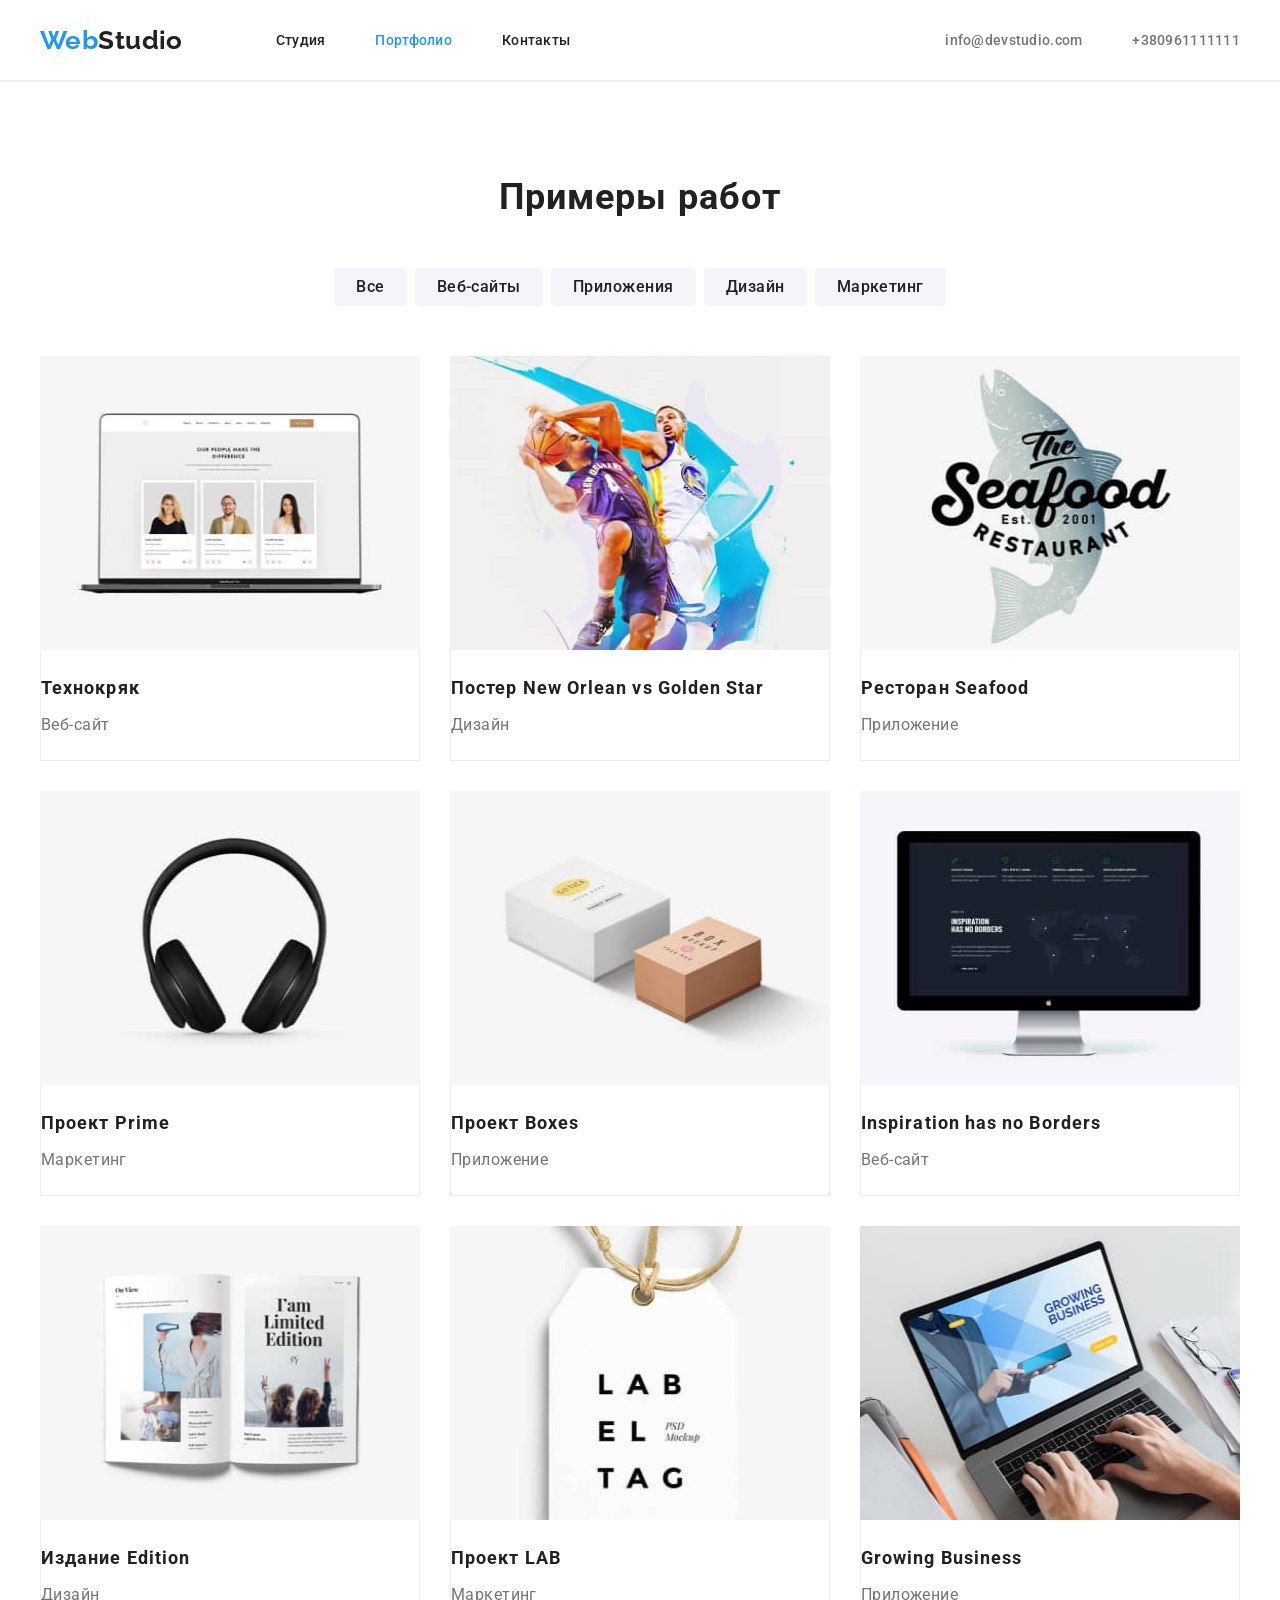
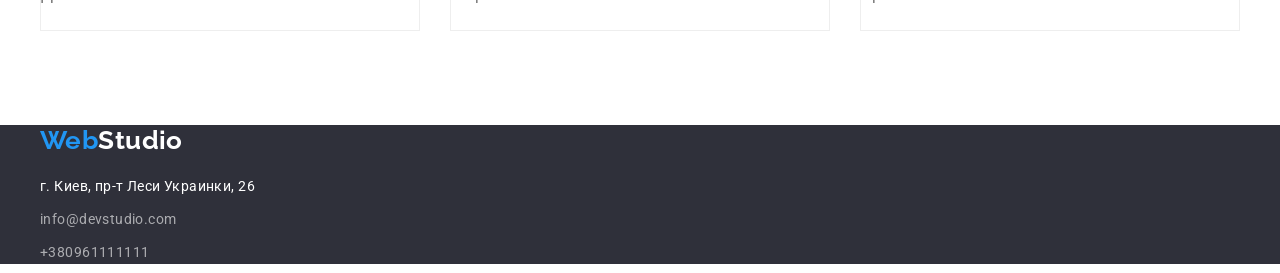
==== commit 1208474a: "border for portfolio items remade" ====
--- a/portfolio.html
+++ b/portfolio.html
@@ -84,21 +84,24 @@
                             <div class="imgthumb"><img src="./images/project1.jpg" alt="пример" width="370"
                                     height="294">
                             </div>
-
-                            <h2 class="title">Технокряк</h2>
-                            <p>Веб-сайт</p>
-
-                        </a>
-
-                    </li>
+                            <div class="card-content">
+                                <h2 class="title">Технокряк</h2>
+                                <p>Веб-сайт </p>
+                            </div>
+                        </a>
+                    </li>
+
 
                     <li class="ex-list-item">
                         <a href="">
                             <div class="imgthumb"><img src="./images/project2.jpg" alt="пример" width="370"
                                     height="294">
                             </div>
-                            <h2 class="title">Постер <span lang="en">New Orlean vs Golden Star</span></h2>
-                            <p>Дизайн</p>
+                            <div class="card-content">
+                                <h2 class="title">Постер <span lang="en">New Orlean vs Golden Star</span>
+                                </h2>
+                                <p>Дизайн</p>
+                            </div>
                         </a>
                     </li>
 
@@ -107,8 +110,10 @@
                             <div class="imgthumb"><img src="./images/project3.jpg" alt="пример" width="370"
                                     height="294">
                             </div>
-                            <h2 class="title">Ресторан <span lang="en">Seafood</span></h2>
-                            <p>Приложение</p>
+                            <div class="card-content">
+                                <h2 class="title">Ресторан <span lang="en">Seafood</span></h2>
+                                <p>Приложение</p>
+                            </div>
                         </a>
                     </li>
 
@@ -117,8 +122,10 @@
                             <div class="imgthumb"><img src="./images/project4.jpg" alt="пример" width="370"
                                     height="294">
                             </div>
-                            <h2 class="title">Проект <span lang="en">Prime</span></h2>
-                            <p>Маркетинг</p>
+                            <div class="card-content">
+                                <h2 class="title">Проект <span lang="en">Prime</span></h2>
+                                <p>Маркетинг</p>
+                            </div>
                         </a>
                     </li>
 
@@ -127,8 +134,10 @@
                             <div class="imgthumb"><img src="./images/project5.jpg" alt="пример" width="370"
                                     height="294">
                             </div>
-                            <h2 class="title">Проект <span lang="en">Boxes</span></h2>
-                            <p>Приложение</p>
+                            <div class="card-content">
+                                <h2 class="title">Проект <span lang="en">Boxes</span></h2>
+                                <p>Приложение</p>
+                            </div>
                         </a>
                     </li>
 
@@ -137,8 +146,10 @@
                             <div class="imgthumb"><img src="./images/project6.jpg" alt="пример" width="370"
                                     height="294">
                             </div>
-                            <h2 class="title" lang="en">Inspiration has no Borders</h2>
-                            <p>Веб-сайт</p>
+                            <div class="card-content">
+                                <h2 class="title" lang="en">Inspiration has no Borders</h2>
+                                <p>Веб-сайт</p>
+                            </div>
                         </a>
                     </li>
 
@@ -147,8 +158,10 @@
                             <div class="imgthumb">
                                 <img src="./images/project7.jpg" alt="пример" width="370" height="294">
                             </div>
-                            <h2 class="title">Издание <span lang="en">Edition</span></h2>
-                            <p>Дизайн</p>
+                            <div class="card-content">
+                                <h2 class="title">Издание <span lang="en">Edition</span></h2>
+                                <p>Дизайн</p>
+                            </div>
                         </a>
                     </li>
 
@@ -157,8 +170,10 @@
                             <div class="imgthumb">
                                 <img src="./images/project8.jpg" alt="пример" width="370" height="294">
                             </div>
-                            <h2 class="title">Проект <span lang="en">LAB</span></h2>
-                            <p>Маркетинг</p>
+                            <div class="card-content">
+                                <h2 class="title">Проект <span lang="en">LAB</span></h2>
+                                <p>Маркетинг</p>
+                            </div>
                         </a>
                     </li>
 
@@ -167,8 +182,10 @@
                             <div class="imgthumb">
                                 <img src="./images/project9.jpg" alt="пример" width="370" height="294">
                             </div>
-                            <h2 class="title" lang="en">Growing Business</h2>
-                            <p>Приложение</p>
+                            <div class="card-content">
+                                <h2 class="title" lang="en">Growing Business</h2>
+                                <p>Приложение</p>
+                            </div>
                         </a>
                     </li>
                 </ul>
@@ -188,7 +205,8 @@
 
             <!-- Вопрос, можно ли в адрес вставлять список? -->
             <address class="address">
-                <a class="item" href="https://www.google.com/maps/place/%D0%B1%D1%83%D0%BB.+%D0%9B%D0%B5%D1%81%D0%B8+%D0%A3%D0%BA%D1%80%D0%B0%D0%B8%D0%BD%D0%BA%D0%B8,+26,+%D0%9A%D0%B8%D0%B5%D0%B2,+02000/@50.4265807,30.5361971,17z/data=!3m1!4b1!4m5!3m4!1s0x40d4cf0e033ecbe9:0x57a4dffefec77da0!8m2!3d50.4265807!4d30.5383858"
+                <a class="item"
+                    href="https://www.google.com/maps/place/%D0%B1%D1%83%D0%BB.+%D0%9B%D0%B5%D1%81%D0%B8+%D0%A3%D0%BA%D1%80%D0%B0%D0%B8%D0%BD%D0%BA%D0%B8,+26,+%D0%9A%D0%B8%D0%B5%D0%B2,+02000/@50.4265807,30.5361971,17z/data=!3m1!4b1!4m5!3m4!1s0x40d4cf0e033ecbe9:0x57a4dffefec77da0!8m2!3d50.4265807!4d30.5383858"
                     target="_blank" rel="noopener noreferrer nofollow"> г. Киев, пр-т Леси Украинки, 26</a>
 
 
--- a/css/styles.css
+++ b/css/styles.css
@@ -52,6 +52,11 @@
     padding: 0;
 }
 
+img {
+    display: block;
+    width: 100%;
+}
+
 /* logotype style */
 .logo {
     font-family: raleway;
@@ -232,10 +237,7 @@
 
 /* Чем мы занимаемся */
 
-img {
-    display: block;
-    width: 100%;
-}
+
 
 .whatwedo-list {
     display: flex;
@@ -444,16 +446,19 @@
     list-style: none;
 
     background: var(--primary-bg-col);
+    
+
+}
+
+.example-list a {
+    text-decoration: none;
+}
+
+.card-content{
+    padding-top: 20px;
+    padding-bottom: 20px;
     border: 1px solid var(--stroke-portfolio);
-
-}
-
-.example-list a {
-    text-decoration: none;
-}
-
-.imgthumb {
-    margin-bottom: 20px;
+    border-top-style: none;
 }
 
 .example-list .title {
@@ -474,7 +479,6 @@
     line-height: 1.86;
     color: var(--primary-txt-col);
 
-    margin-bottom: 20px;
-}
-
-
+}
+
+
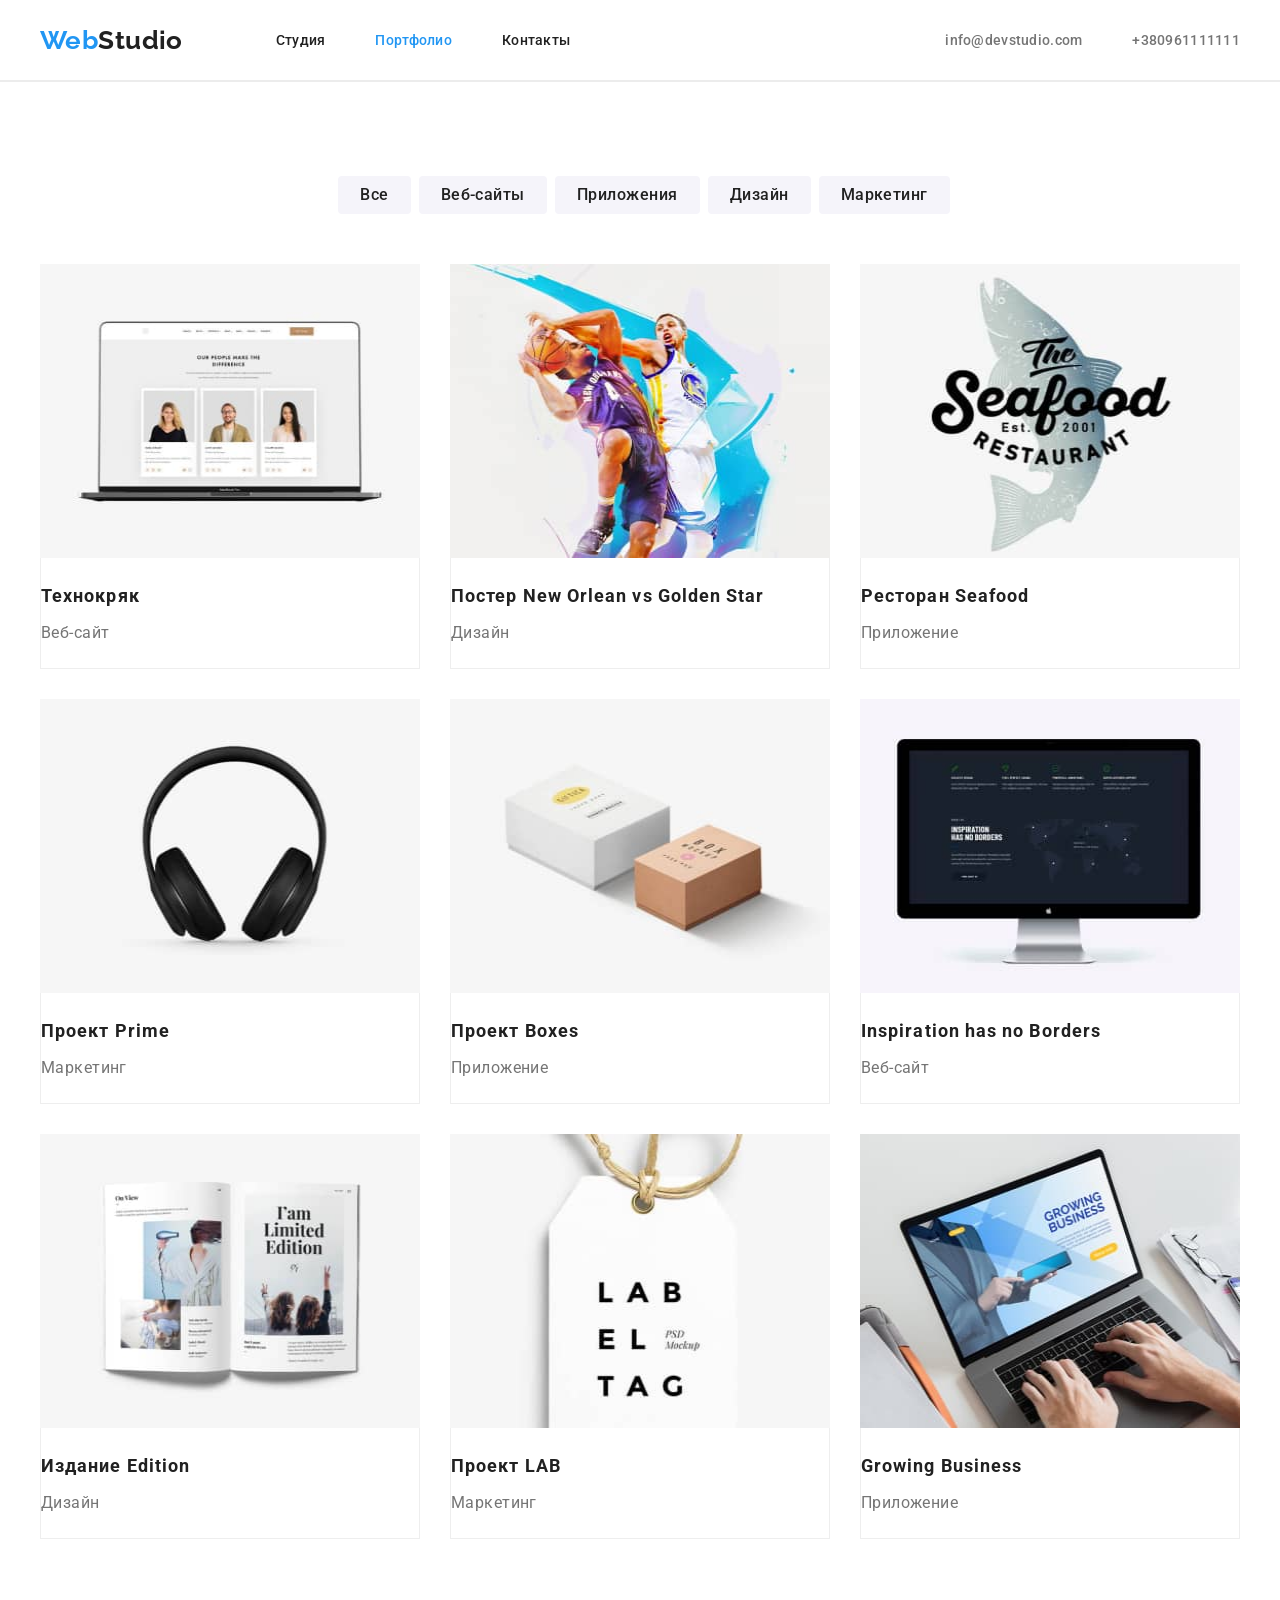
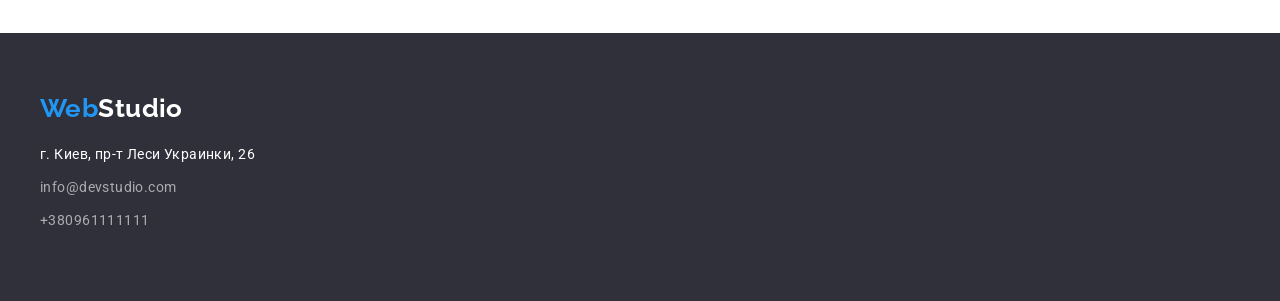
==== commit 81271ace: "HW 3 ADDED -скрыла ненужные заголовки - задала паддинги герою - убрала задвоенный паддинг одной из с" ====
--- a/portfolio.html
+++ b/portfolio.html
@@ -54,7 +54,7 @@
         <section class="section">
 
             <div class=" container">
-                <h1 class="section-title">Примеры работ</h1>
+                <!-- <h1 class="section-title">Примеры работ</h1> -->
 
                 <ul class="button-list">
 
--- a/css/styles.css
+++ b/css/styles.css
@@ -145,17 +145,13 @@
 }
 
 
-
-
-
-
-
-
 /* hero+button */
 /* Залит темный фон, чтобы были видны буквы */
 
 .hero {
     text-align: center;
+    padding-top: 200px;
+    padding-bottom: 200px;
 }
 
 .hero-title {
@@ -204,6 +200,10 @@
     padding-bottom: 94px;
 }
 
+.section:nth-child(3n){
+    padding-bottom: 0;
+}
+
 .features-list {
     display: flex;
     flex-wrap: wrap;
@@ -218,7 +218,7 @@
     padding: 0;
 
     /* outline: 1px solid teal; */
-
+    width: 270px;
     flex-basis: calc(100%/4 - var(--gap));
     margin-left: var(--gap);
 }
@@ -297,6 +297,12 @@
 .img-coworkers{
     margin-bottom: 30px;
 }
+
+.coworkers-list-content{
+    padding-top: 30px;
+    padding-bottom: 30px;
+}
+
 .coworkers-list-item {
 
     /* outline: 1px solid teal; */
@@ -314,14 +320,13 @@
     border-radius: 0px 0px 4px 4px;
 }
 
-.coworkers-list-item p{
-    margin-bottom: 30px;
-}
 
 /* футер */
 /* Залит темный фон, чтобы были видны буквы */
 .section-footer {
     background-color: #2f303a;
+    padding-top: 60px;
+    padding-bottom: 60px;
 }
 
 .logowhite {
@@ -393,21 +398,17 @@
     background-color: var(--secondary-bg-col);
     color: var(--secondary-txt-col);
 
-    padding: 6px 22px;
-        
+    padding: 6px 22px;    
     
 }
 
 .button-list {
     margin-bottom: 50px;
-    
 
     list-style: none;
 
     display: flex;
     flex-wrap: wrap;
-    margin-left: -8px;
-    min-width: 73px;
     
 }
 
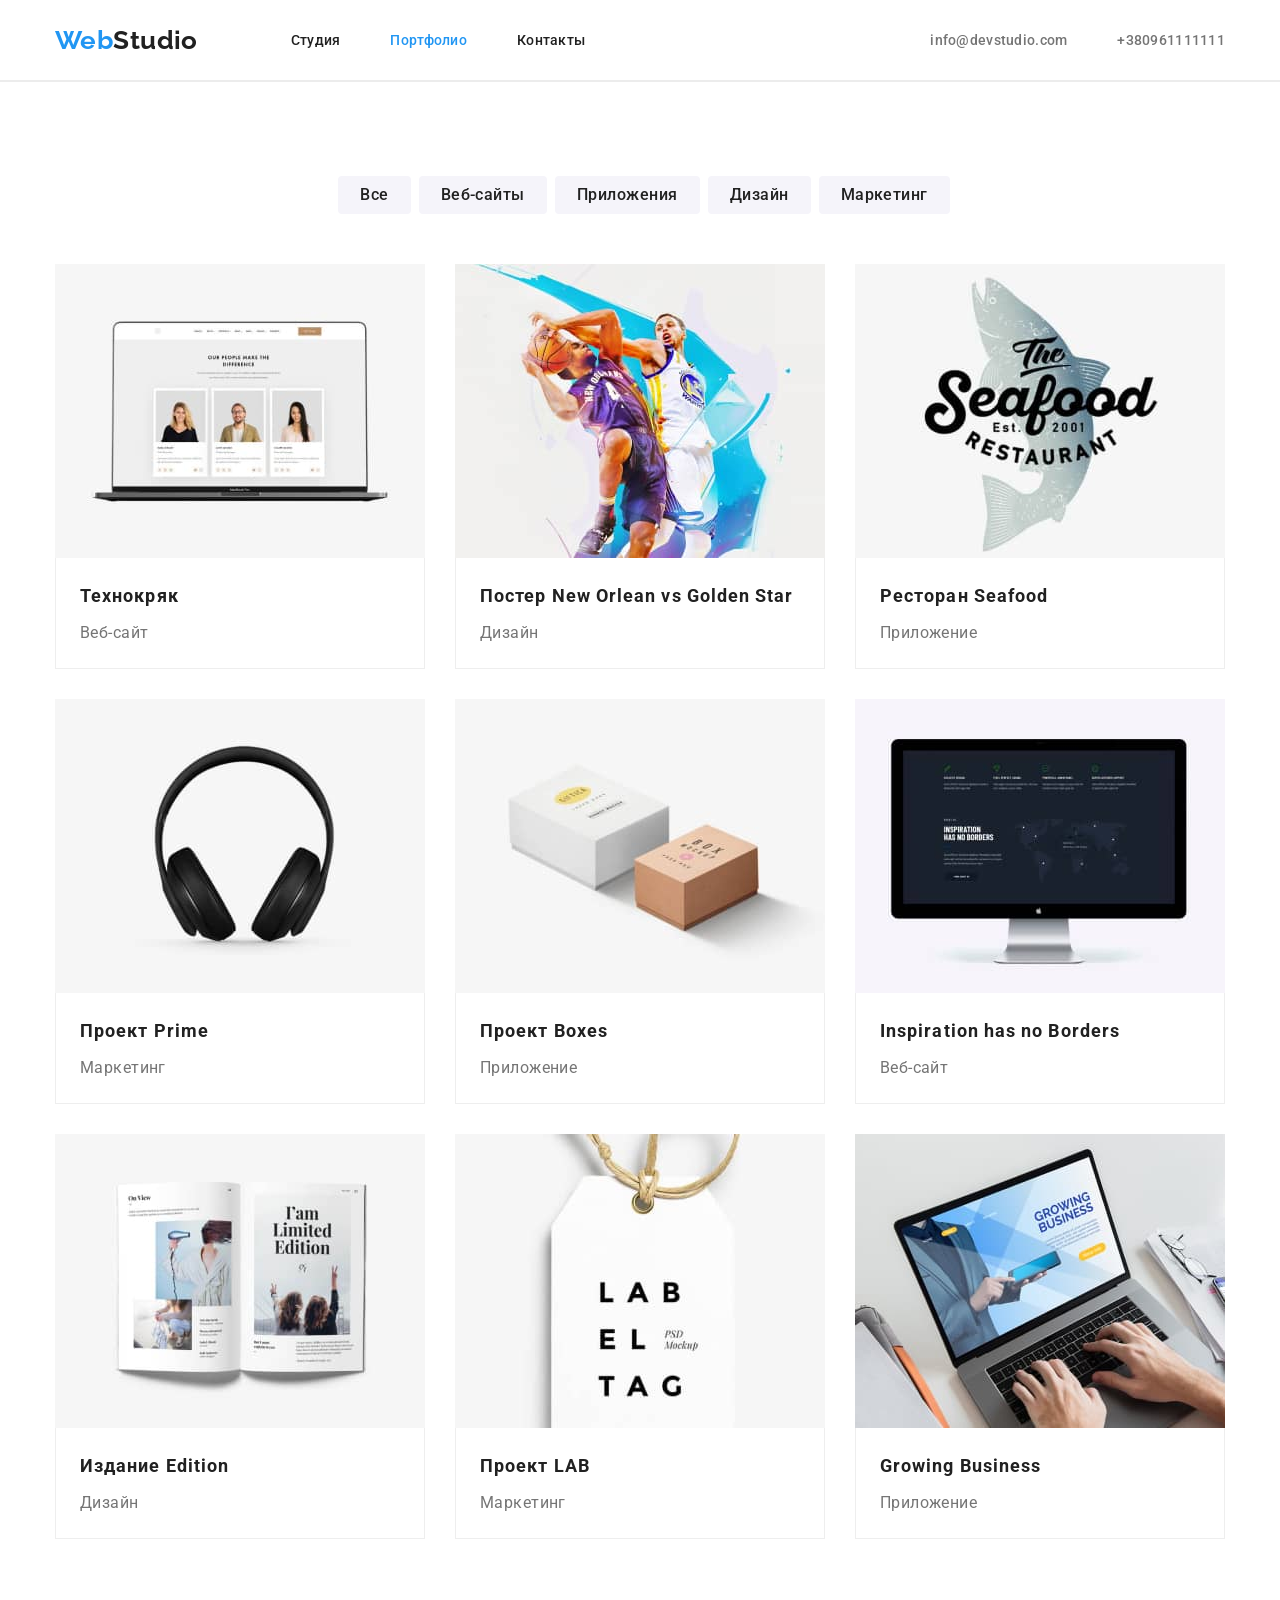
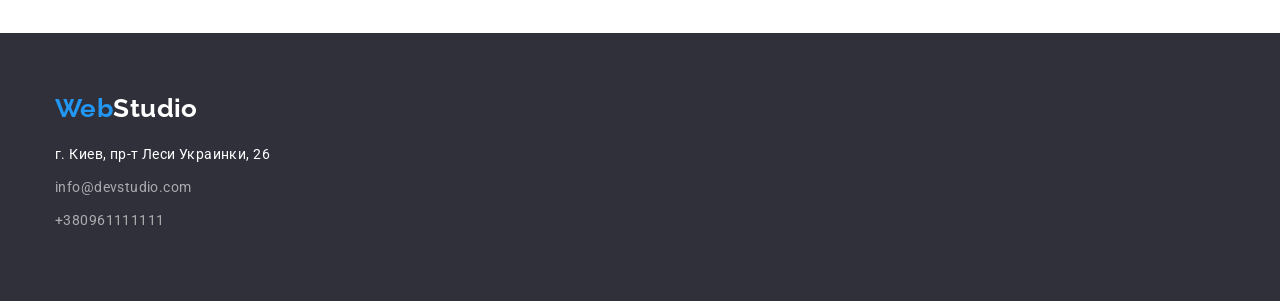
==== commit 6e72d86a: "ok внесла паддинги на портфолио контент убрала хидер из мейна контейнер изменила на 1200" ====
--- a/portfolio.html
+++ b/portfolio.html
@@ -18,38 +18,39 @@
 </head>
 
 <body>
+    <!-- Navigation header -->
+
+    <header class="page-header">
+        <div class="container">
+            <div class="headerbox">
+                <nav class="main-nav">
+
+                    <a class="logo link" href="./index.html"> <span class="logoblue">Web</span>Studio</a>
+                    <ul class="site-nav">
+
+                        <li class="site-nav-item"> <a href="./index.html" class="link">Студия</a>
+                        </li>
+
+
+                        <li class="site-nav-item"> <a href="./portfolio.html" class="link-current">Портфолио</a>
+                        </li>
+
+
+                        <li class="site-nav-item"> <a href="" class="link">Контакты</a></li>
+                    </ul>
+                </nav>
+
+                <ul class="header-contacts">
+                    <li class="header-contacts-item"> <a href="Mailto:info@devstudio.com">info@devstudio.com</a>
+                    </li>
+
+                    <li class="header-contacts-item"> <a href="tel:+380961111111">+380961111111</a></li>
+                </ul>
+            </div>
+        </div>
+    </header>
     <main>
-        <!-- Navigation header -->
-
-        <header class="page-header">
-            <div class="container">
-                <div class="headerbox">
-                    <nav class="main-nav">
-
-                        <a class="logo link" href="./index.html"> <span class="logoblue">Web</span>Studio</a>
-                        <ul class="site-nav">
-
-                            <li class="site-nav-item"> <a href="./index.html" class="link">Студия</a>
-                            </li>
-
-
-                            <li class="site-nav-item"> <a href="./portfolio.html" class="link-current">Портфолио</a>
-                            </li>
-
-
-                            <li class="site-nav-item"> <a href="" class="link">Контакты</a></li>
-                        </ul>
-                    </nav>
-
-                    <ul class="header-contacts">
-                        <li class="header-contacts-item"> <a href="Mailto:info@devstudio.com">info@devstudio.com</a>
-                        </li>
-
-                        <li class="header-contacts-item"> <a href="tel:+380961111111">+380961111111</a></li>
-                    </ul>
-                </div>
-            </div>
-        </header>
+
 
         <section class="section">
 
--- a/css/styles.css
+++ b/css/styles.css
@@ -76,7 +76,7 @@
 /* site nav and header contacts*/
 
 .container {
-    width: 1230px;
+    width: 1200px;
     padding: 0 15px;
     margin: 0 auto;
 
@@ -292,10 +292,6 @@
     display: flex;
     flex-wrap: wrap;
     margin-left: calc(-1 * var(--gap));
-}
-
-.img-coworkers{
-    margin-bottom: 30px;
 }
 
 .coworkers-list-content{
@@ -456,8 +452,7 @@
 }
 
 .card-content{
-    padding-top: 20px;
-    padding-bottom: 20px;
+    padding: 20px 24px;
     border: 1px solid var(--stroke-portfolio);
     border-top-style: none;
 }
